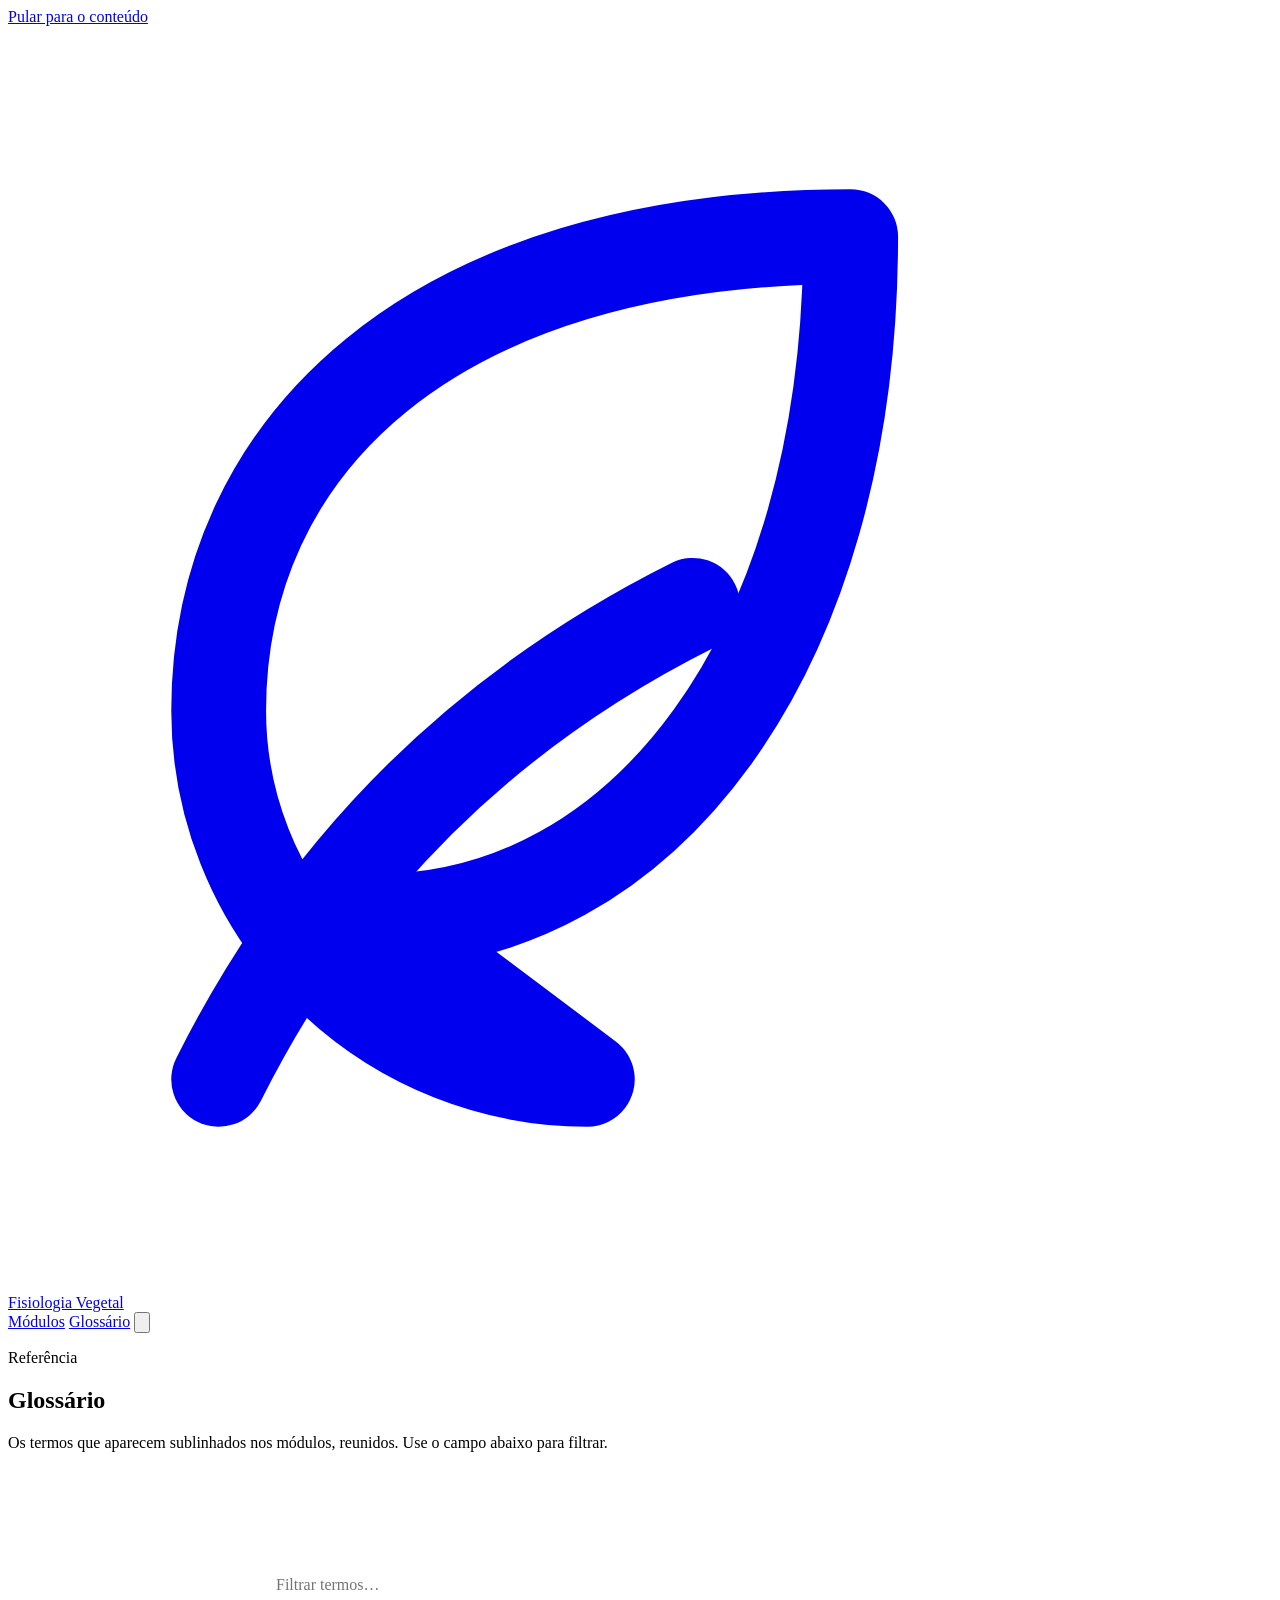
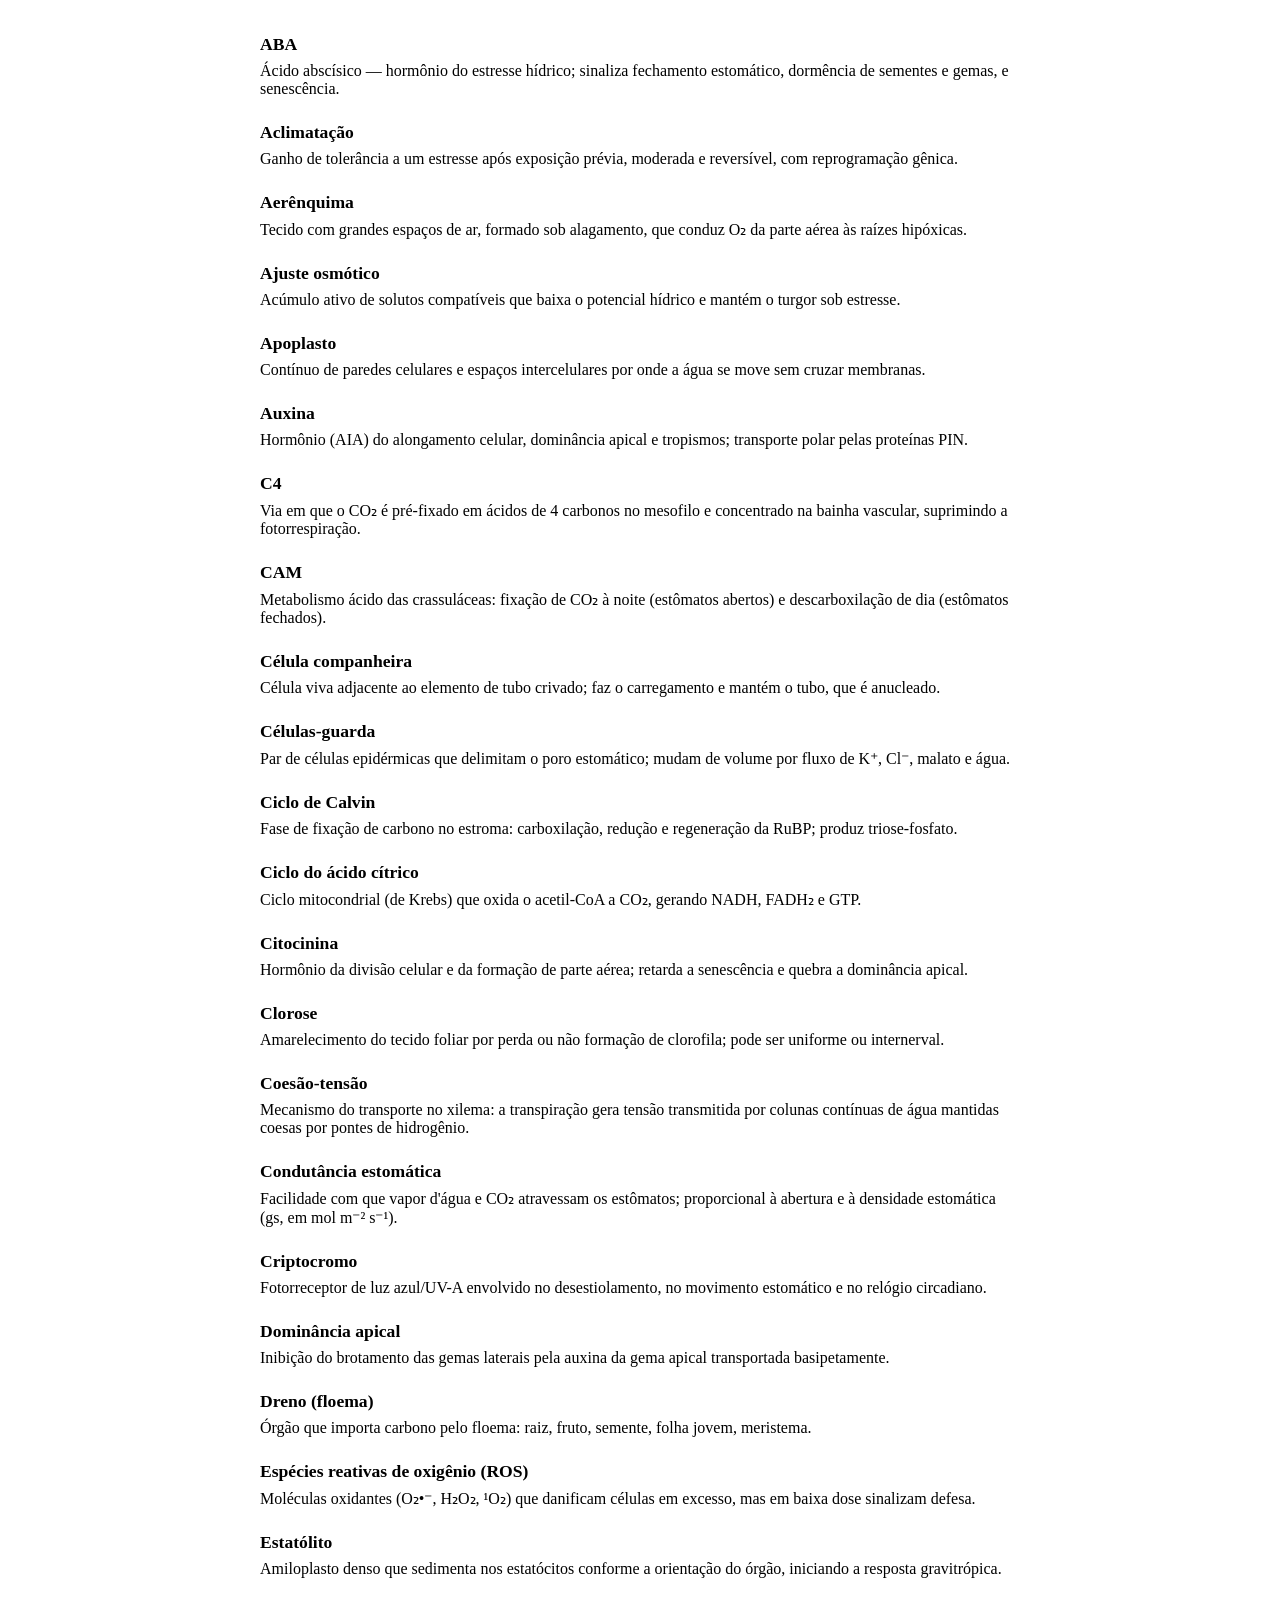
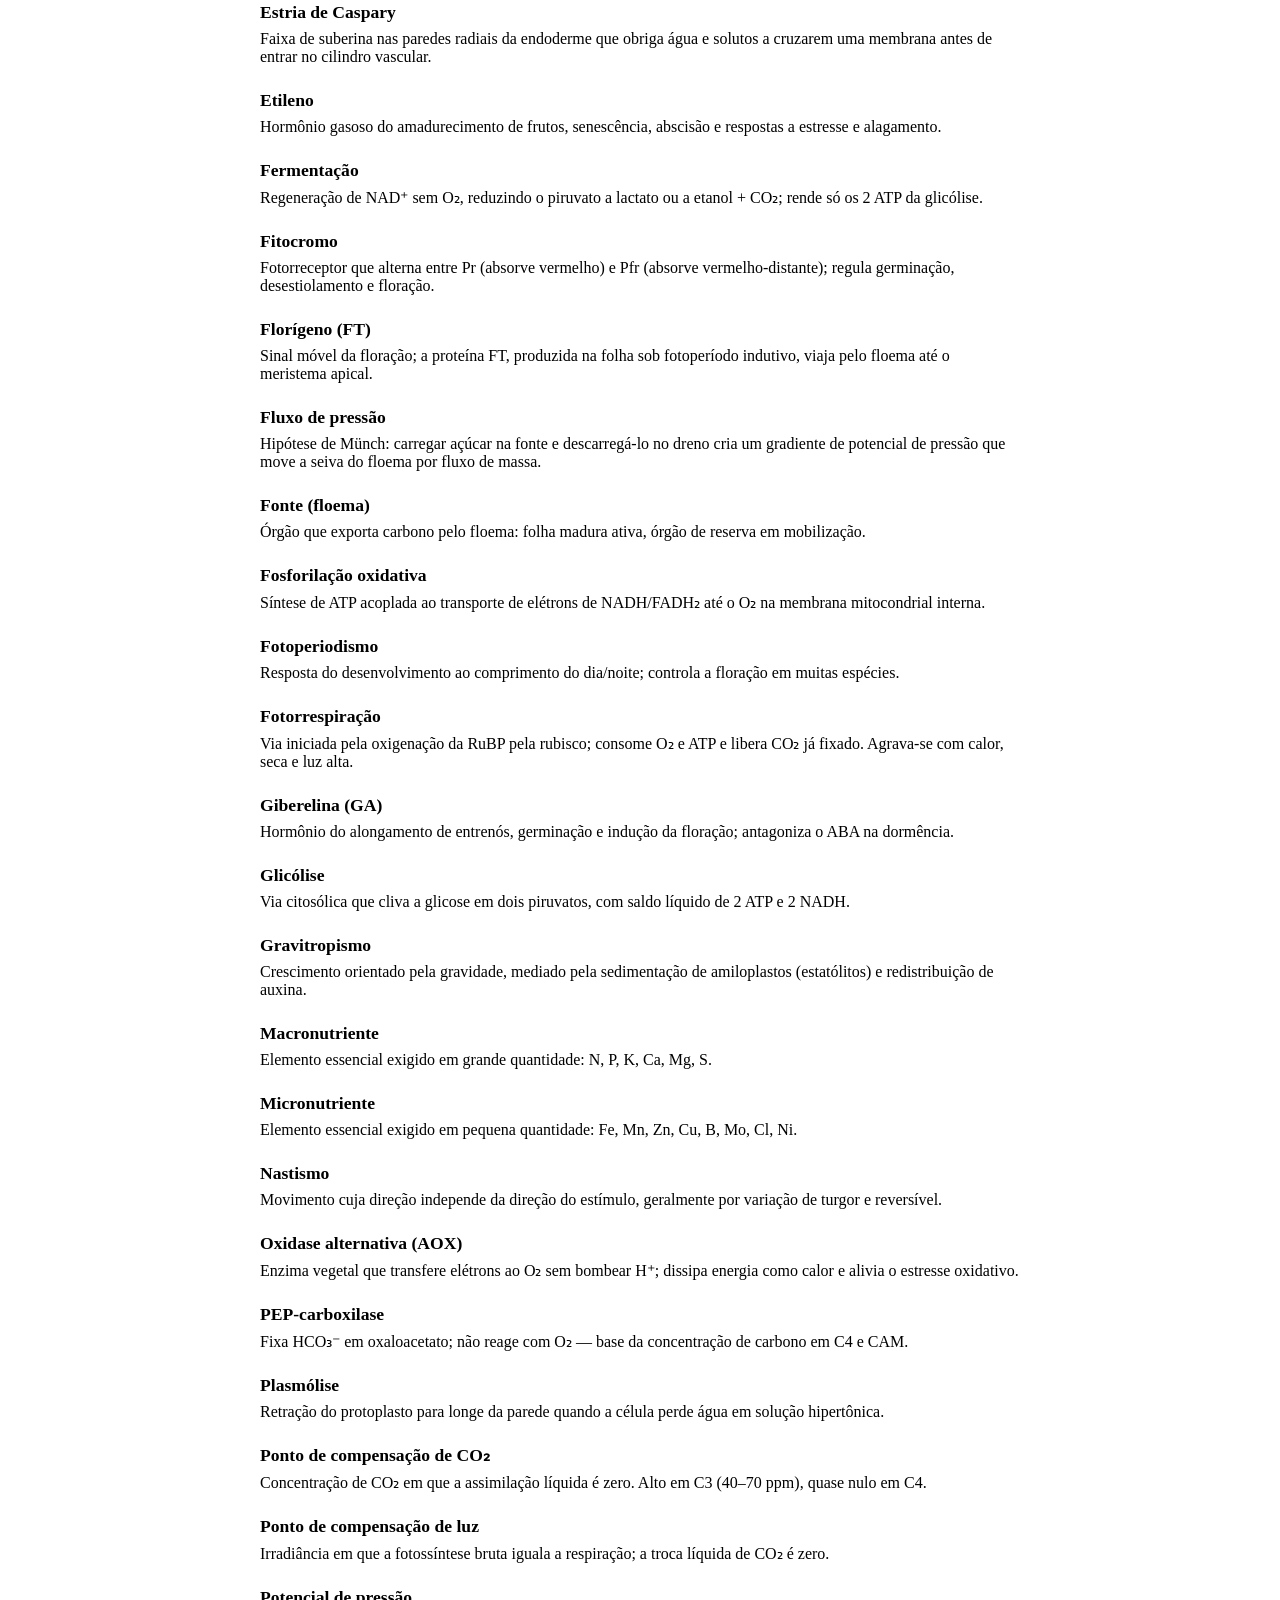
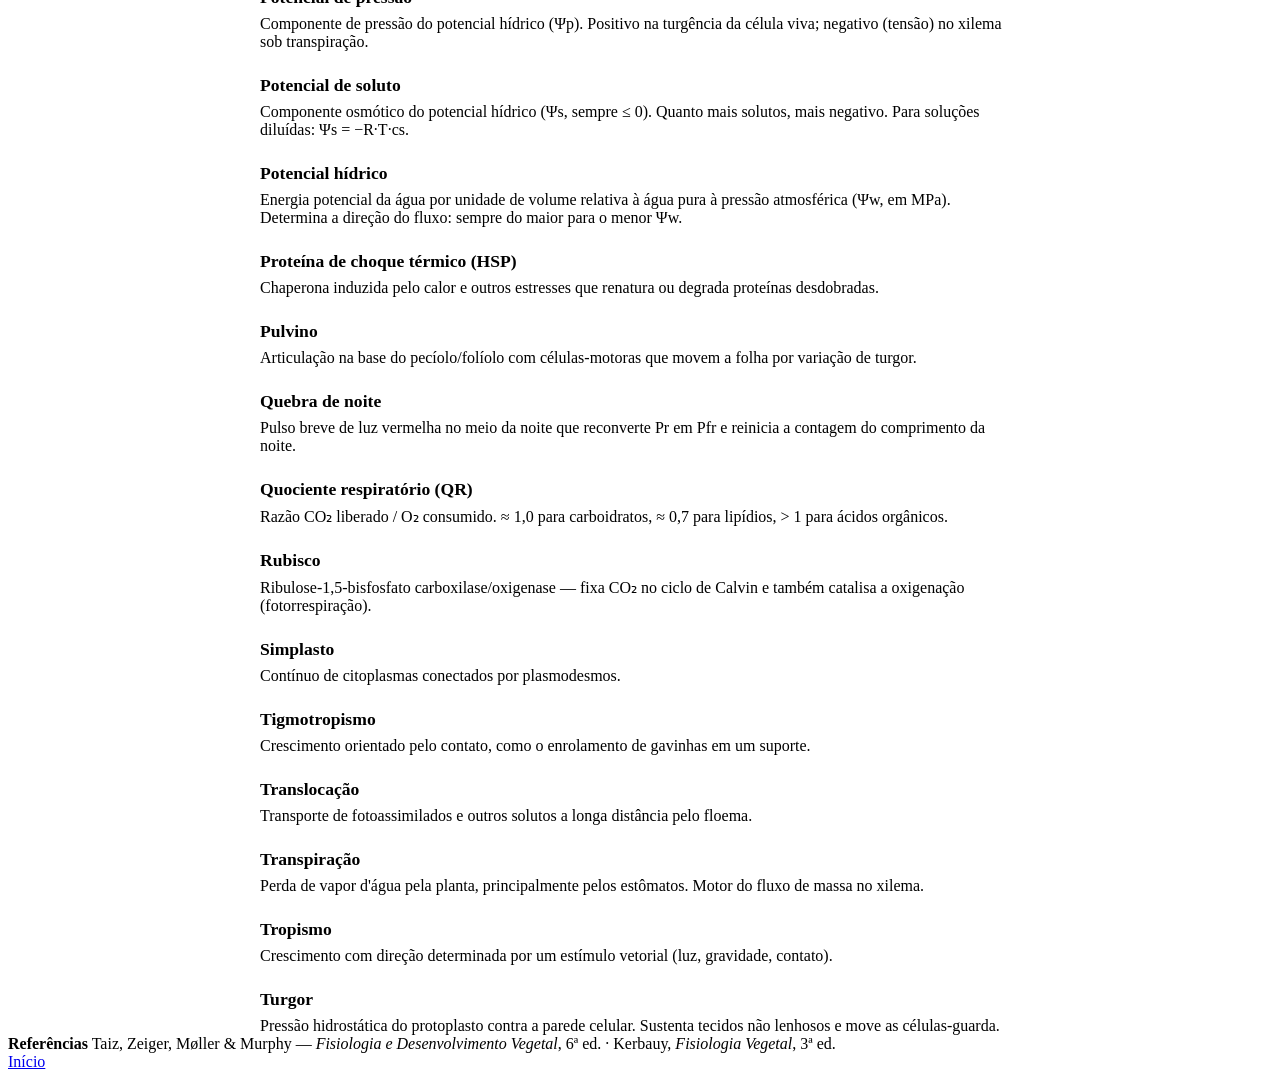
==== glossario.html @ e7c7c4e2 "Add files via upload" ====
<!DOCTYPE html>
<html lang="pt-BR">
<head>
<meta charset="UTF-8">
<meta name="viewport" content="width=device-width, initial-scale=1">
<title>Glossário | Fisiologia Vegetal</title>
<meta name="description" content="Definições dos termos centrais de fisiologia vegetal usados no site.">
<link rel="preconnect" href="https://fonts.googleapis.com">
<link rel="preconnect" href="https://fonts.gstatic.com" crossorigin>
<link href="https://fonts.googleapis.com/css2?family=Poppins:wght@500;600;700&family=Inter:wght@400;500;600&family=IBM+Plex+Mono:wght@400;500&display=swap" rel="stylesheet">
<link rel="stylesheet" href="css/style.css">
<style>
  .gloss { display: grid; gap: 4px; margin: 8px 0 0; }
  .gloss dt { font-family: var(--display); font-weight: 600; font-size: 1.1rem; margin-top: 20px; color: var(--ink); }
  .gloss dd { margin: 3px 0 0; color: var(--ink-soft); }
  .filter { width: 100%; max-width: 380px; font: inherit; padding: 12px 16px; border: 1.5px solid var(--line-firm); border-radius: var(--pill); background: var(--panel); color: var(--ink); margin: 24px 0 0; }
  .gloss-body { max-width: 760px; margin-inline: auto; padding: clamp(40px,7vw,72px) clamp(20px,5vw,44px) 0; }
</style>
</head>
<body>
<a class="skip-link" href="#conteudo">Pular para o conteúdo</a>

<header class="site-header">
  <div class="wrap">
    <a class="brand" href="index.html">
      <svg class="leaf" viewBox="0 0 24 24" fill="none" stroke="currentColor" stroke-width="1.8" stroke-linecap="round" stroke-linejoin="round"><path d="M11 20A7 7 0 0 1 4 13c0-5 4-9 12-9 0 8-4 13-9 13Z"/><path d="M4 20c2-4 5-7 9-9"/></svg>
      Fisiologia Vegetal
    </a>
    <nav class="site-nav" aria-label="Principal">
      <a href="index.html#modulos">Módulos</a>
      <a href="glossario.html">Glossário</a>
      <button class="theme-toggle" type="button" aria-label="Alternar tema claro/escuro">
        <svg viewBox="0 0 24 24" fill="none" stroke="currentColor" stroke-width="1.8" stroke-linecap="round"><circle cx="12" cy="12" r="4.5"/><path d="M12 2v2M12 20v2M4 12H2M22 12h-2M5 5 3.6 3.6M20.4 20.4 19 19M19 5l1.4-1.4M3.6 20.4 5 19"/></svg>
      </button>
    </nav>
  </div>
</header>

<main id="conteudo">
  <section class="module-hero">
    <div class="wrap">
      <p class="kicker">Referência</p>
      <h1>Glossário</h1>
      <p class="lead">Os termos que aparecem sublinhados nos módulos, reunidos. Use o campo abaixo para filtrar.</p>
    </div>
  </section>

  <div class="gloss-body">
    <input class="filter" id="filter" type="search" placeholder="Filtrar termos…" aria-label="Filtrar termos do glossário">
    <dl class="gloss" id="list"></dl>
  </div>
</main>

<footer class="site-footer">
  <div class="wrap">
    <div class="refs"><b>Referências</b> Taiz, Zeiger, Møller &amp; Murphy — <em>Fisiologia e Desenvolvimento Vegetal</em>, 6ª ed. · Kerbauy, <em>Fisiologia Vegetal</em>, 3ª ed.</div>
    <div><a href="index.html">Início</a></div>
  </div>
</footer>

<script src="js/main.js"></script>
<script>
(function () {
  // Reaproveita o dicionário embutido em main.js recriando a mesma fonte de dados.
  var GLOSS = {
    "Potencial hídrico": "Energia potencial da água por unidade de volume relativa à água pura à pressão atmosférica (Ψw, em MPa). Determina a direção do fluxo: sempre do maior para o menor Ψw.",
    "Potencial de soluto": "Componente osmótico do potencial hídrico (Ψs, sempre ≤ 0). Quanto mais solutos, mais negativo. Para soluções diluídas: Ψs = −R·T·cs.",
    "Potencial de pressão": "Componente de pressão do potencial hídrico (Ψp). Positivo na turgência da célula viva; negativo (tensão) no xilema sob transpiração.",
    "Turgor": "Pressão hidrostática do protoplasto contra a parede celular. Sustenta tecidos não lenhosos e move as células-guarda.",
    "Plasmólise": "Retração do protoplasto para longe da parede quando a célula perde água em solução hipertônica.",
    "Apoplasto": "Contínuo de paredes celulares e espaços intercelulares por onde a água se move sem cruzar membranas.",
    "Simplasto": "Contínuo de citoplasmas conectados por plasmodesmos.",
    "Estria de Caspary": "Faixa de suberina nas paredes radiais da endoderme que obriga água e solutos a cruzarem uma membrana antes de entrar no cilindro vascular.",
    "Coesão-tensão": "Mecanismo do transporte no xilema: a transpiração gera tensão transmitida por colunas contínuas de água mantidas coesas por pontes de hidrogênio.",
    "Transpiração": "Perda de vapor d'água pela planta, principalmente pelos estômatos. Motor do fluxo de massa no xilema.",
    "Condutância estomática": "Facilidade com que vapor d'água e CO₂ atravessam os estômatos; proporcional à abertura e à densidade estomática (gs, em mol m⁻² s⁻¹).",
    "Células-guarda": "Par de células epidérmicas que delimitam o poro estomático; mudam de volume por fluxo de K⁺, Cl⁻, malato e água.",
    "ABA": "Ácido abscísico — hormônio do estresse hídrico; sinaliza fechamento estomático, dormência de sementes e gemas, e senescência.",
    "Ponto de compensação de luz": "Irradiância em que a fotossíntese bruta iguala a respiração; a troca líquida de CO₂ é zero.",
    "Ponto de compensação de CO₂": "Concentração de CO₂ em que a assimilação líquida é zero. Alto em C3 (40–70 ppm), quase nulo em C4.",
    "Fotorrespiração": "Via iniciada pela oxigenação da RuBP pela rubisco; consome O₂ e ATP e libera CO₂ já fixado. Agrava-se com calor, seca e luz alta.",
    "Rubisco": "Ribulose-1,5-bisfosfato carboxilase/oxigenase — fixa CO₂ no ciclo de Calvin e também catalisa a oxigenação (fotorrespiração).",
    "Ciclo de Calvin": "Fase de fixação de carbono no estroma: carboxilação, redução e regeneração da RuBP; produz triose-fosfato.",
    "C4": "Via em que o CO₂ é pré-fixado em ácidos de 4 carbonos no mesofilo e concentrado na bainha vascular, suprimindo a fotorrespiração.",
    "CAM": "Metabolismo ácido das crassuláceas: fixação de CO₂ à noite (estômatos abertos) e descarboxilação de dia (estômatos fechados).",
    "PEP-carboxilase": "Fixa HCO₃⁻ em oxaloacetato; não reage com O₂ — base da concentração de carbono em C4 e CAM.",
    "Fitocromo": "Fotorreceptor que alterna entre Pr (absorve vermelho) e Pfr (absorve vermelho-distante); regula germinação, desestiolamento e floração.",
    "Fotoperiodismo": "Resposta do desenvolvimento ao comprimento do dia/noite; controla a floração em muitas espécies.",
    "Auxina": "Hormônio (AIA) do alongamento celular, dominância apical e tropismos; transporte polar pelas proteínas PIN.",
    "Gravitropismo": "Crescimento orientado pela gravidade, mediado pela sedimentação de amiloplastos (estatólitos) e redistribuição de auxina.",
    "Macronutriente": "Elemento essencial exigido em grande quantidade: N, P, K, Ca, Mg, S.",
    "Micronutriente": "Elemento essencial exigido em pequena quantidade: Fe, Mn, Zn, Cu, B, Mo, Cl, Ni.",
    "Clorose": "Amarelecimento do tecido foliar por perda ou não formação de clorofila; pode ser uniforme ou internerval.",
    "Fonte (floema)": "Órgão que exporta carbono pelo floema: folha madura ativa, órgão de reserva em mobilização.",
    "Dreno (floema)": "Órgão que importa carbono pelo floema: raiz, fruto, semente, folha jovem, meristema.",
    "Fluxo de pressão": "Hipótese de Münch: carregar açúcar na fonte e descarregá-lo no dreno cria um gradiente de potencial de pressão que move a seiva do floema por fluxo de massa.",
    "Célula companheira": "Célula viva adjacente ao elemento de tubo crivado; faz o carregamento e mantém o tubo, que é anucleado.",
    "Translocação": "Transporte de fotoassimilados e outros solutos a longa distância pelo floema.",
    "Glicólise": "Via citosólica que cliva a glicose em dois piruvatos, com saldo líquido de 2 ATP e 2 NADH.",
    "Ciclo do ácido cítrico": "Ciclo mitocondrial (de Krebs) que oxida o acetil-CoA a CO₂, gerando NADH, FADH₂ e GTP.",
    "Fosforilação oxidativa": "Síntese de ATP acoplada ao transporte de elétrons de NADH/FADH₂ até o O₂ na membrana mitocondrial interna.",
    "Fermentação": "Regeneração de NAD⁺ sem O₂, reduzindo o piruvato a lactato ou a etanol + CO₂; rende só os 2 ATP da glicólise.",
    "Quociente respiratório (QR)": "Razão CO₂ liberado / O₂ consumido. ≈ 1,0 para carboidratos, ≈ 0,7 para lipídios, > 1 para ácidos orgânicos.",
    "Oxidase alternativa (AOX)": "Enzima vegetal que transfere elétrons ao O₂ sem bombear H⁺; dissipa energia como calor e alivia o estresse oxidativo.",
    "Giberelina (GA)": "Hormônio do alongamento de entrenós, germinação e indução da floração; antagoniza o ABA na dormência.",
    "Citocinina": "Hormônio da divisão celular e da formação de parte aérea; retarda a senescência e quebra a dominância apical.",
    "Etileno": "Hormônio gasoso do amadurecimento de frutos, senescência, abscisão e respostas a estresse e alagamento.",
    "Dominância apical": "Inibição do brotamento das gemas laterais pela auxina da gema apical transportada basipetamente.",
    "Criptocromo": "Fotorreceptor de luz azul/UV-A envolvido no desestiolamento, no movimento estomático e no relógio circadiano.",
    "Florígeno (FT)": "Sinal móvel da floração; a proteína FT, produzida na folha sob fotoperíodo indutivo, viaja pelo floema até o meristema apical.",
    "Quebra de noite": "Pulso breve de luz vermelha no meio da noite que reconverte Pr em Pfr e reinicia a contagem do comprimento da noite.",
    "Tropismo": "Crescimento com direção determinada por um estímulo vetorial (luz, gravidade, contato).",
    "Nastismo": "Movimento cuja direção independe da direção do estímulo, geralmente por variação de turgor e reversível.",
    "Estatólito": "Amiloplasto denso que sedimenta nos estatócitos conforme a orientação do órgão, iniciando a resposta gravitrópica.",
    "Pulvino": "Articulação na base do pecíolo/folíolo com células-motoras que movem a folha por variação de turgor.",
    "Tigmotropismo": "Crescimento orientado pelo contato, como o enrolamento de gavinhas em um suporte.",
    "Aclimatação": "Ganho de tolerância a um estresse após exposição prévia, moderada e reversível, com reprogramação gênica.",
    "Ajuste osmótico": "Acúmulo ativo de solutos compatíveis que baixa o potencial hídrico e mantém o turgor sob estresse.",
    "Espécies reativas de oxigênio (ROS)": "Moléculas oxidantes (O₂•⁻, H₂O₂, ¹O₂) que danificam células em excesso, mas em baixa dose sinalizam defesa.",
    "Proteína de choque térmico (HSP)": "Chaperona induzida pelo calor e outros estresses que renatura ou degrada proteínas desdobradas.",
    "Aerênquima": "Tecido com grandes espaços de ar, formado sob alagamento, que conduz O₂ da parte aérea às raízes hipóxicas."
  };
  var list = document.getElementById("list");
  var keys = Object.keys(GLOSS).sort(function (a, b) { return a.localeCompare(b, "pt-BR"); });
  function paint(q) {
    list.innerHTML = "";
    keys.forEach(function (k) {
      if (q && (k + " " + GLOSS[k]).toLowerCase().indexOf(q.toLowerCase()) < 0) return;
      var dt = document.createElement("dt"); dt.textContent = k;
      var dd = document.createElement("dd"); dd.textContent = GLOSS[k];
      list.appendChild(dt); list.appendChild(dd);
    });
  }
  paint("");
  document.getElementById("filter").addEventListener("input", function (e) { paint(e.target.value.trim()); });
})();
</script>
</body>
</html>
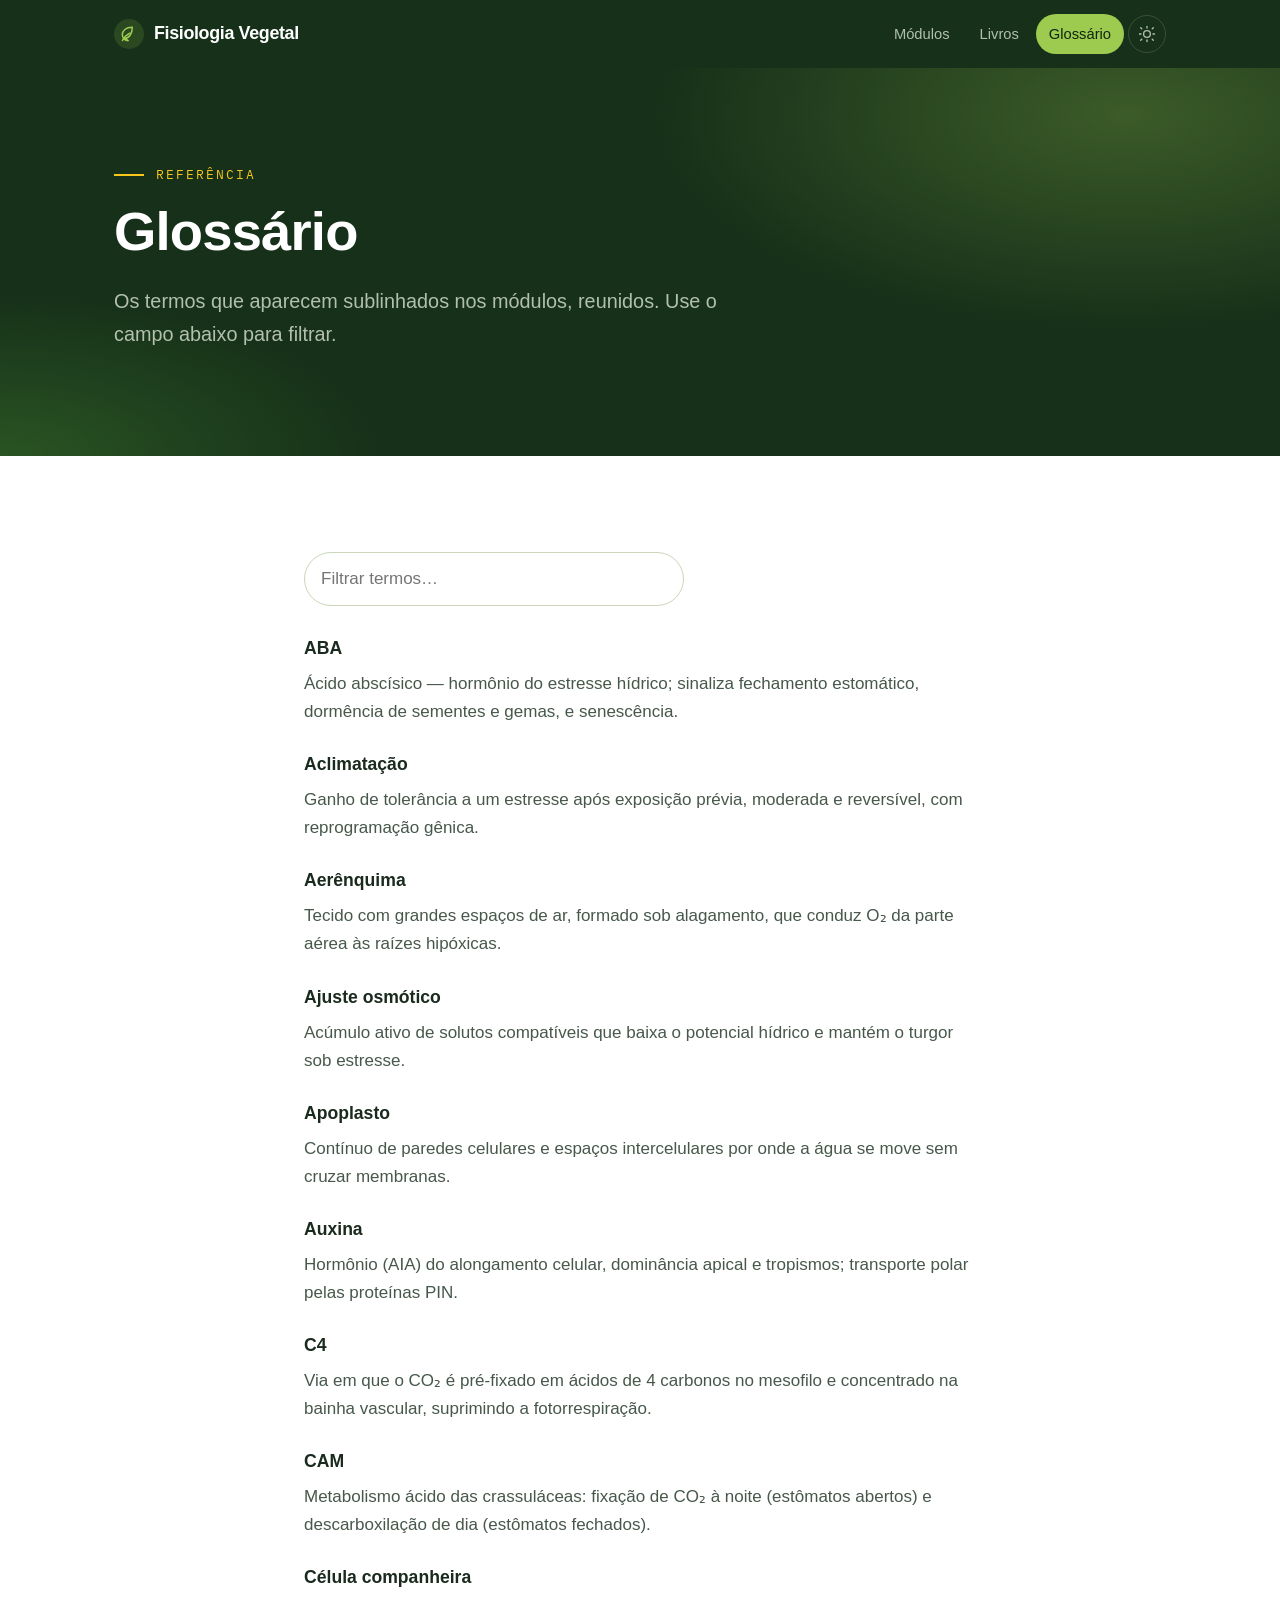
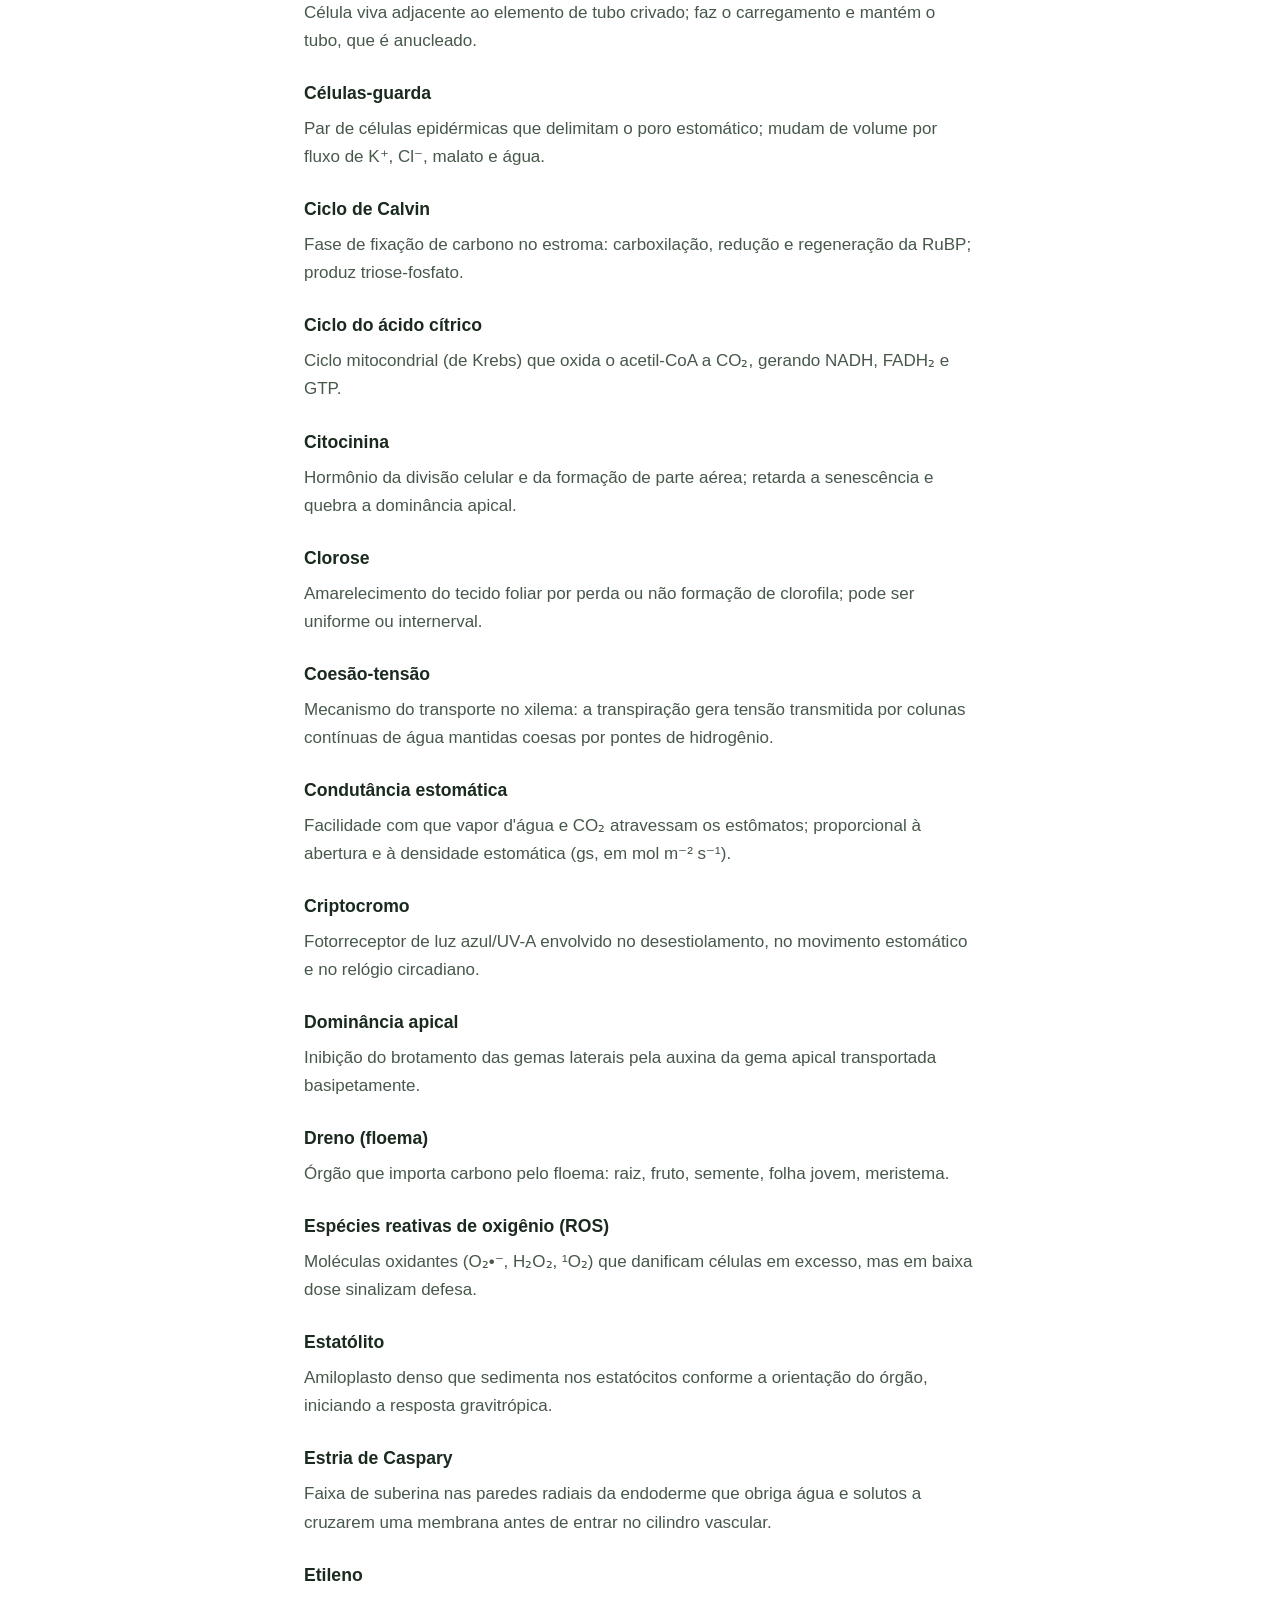
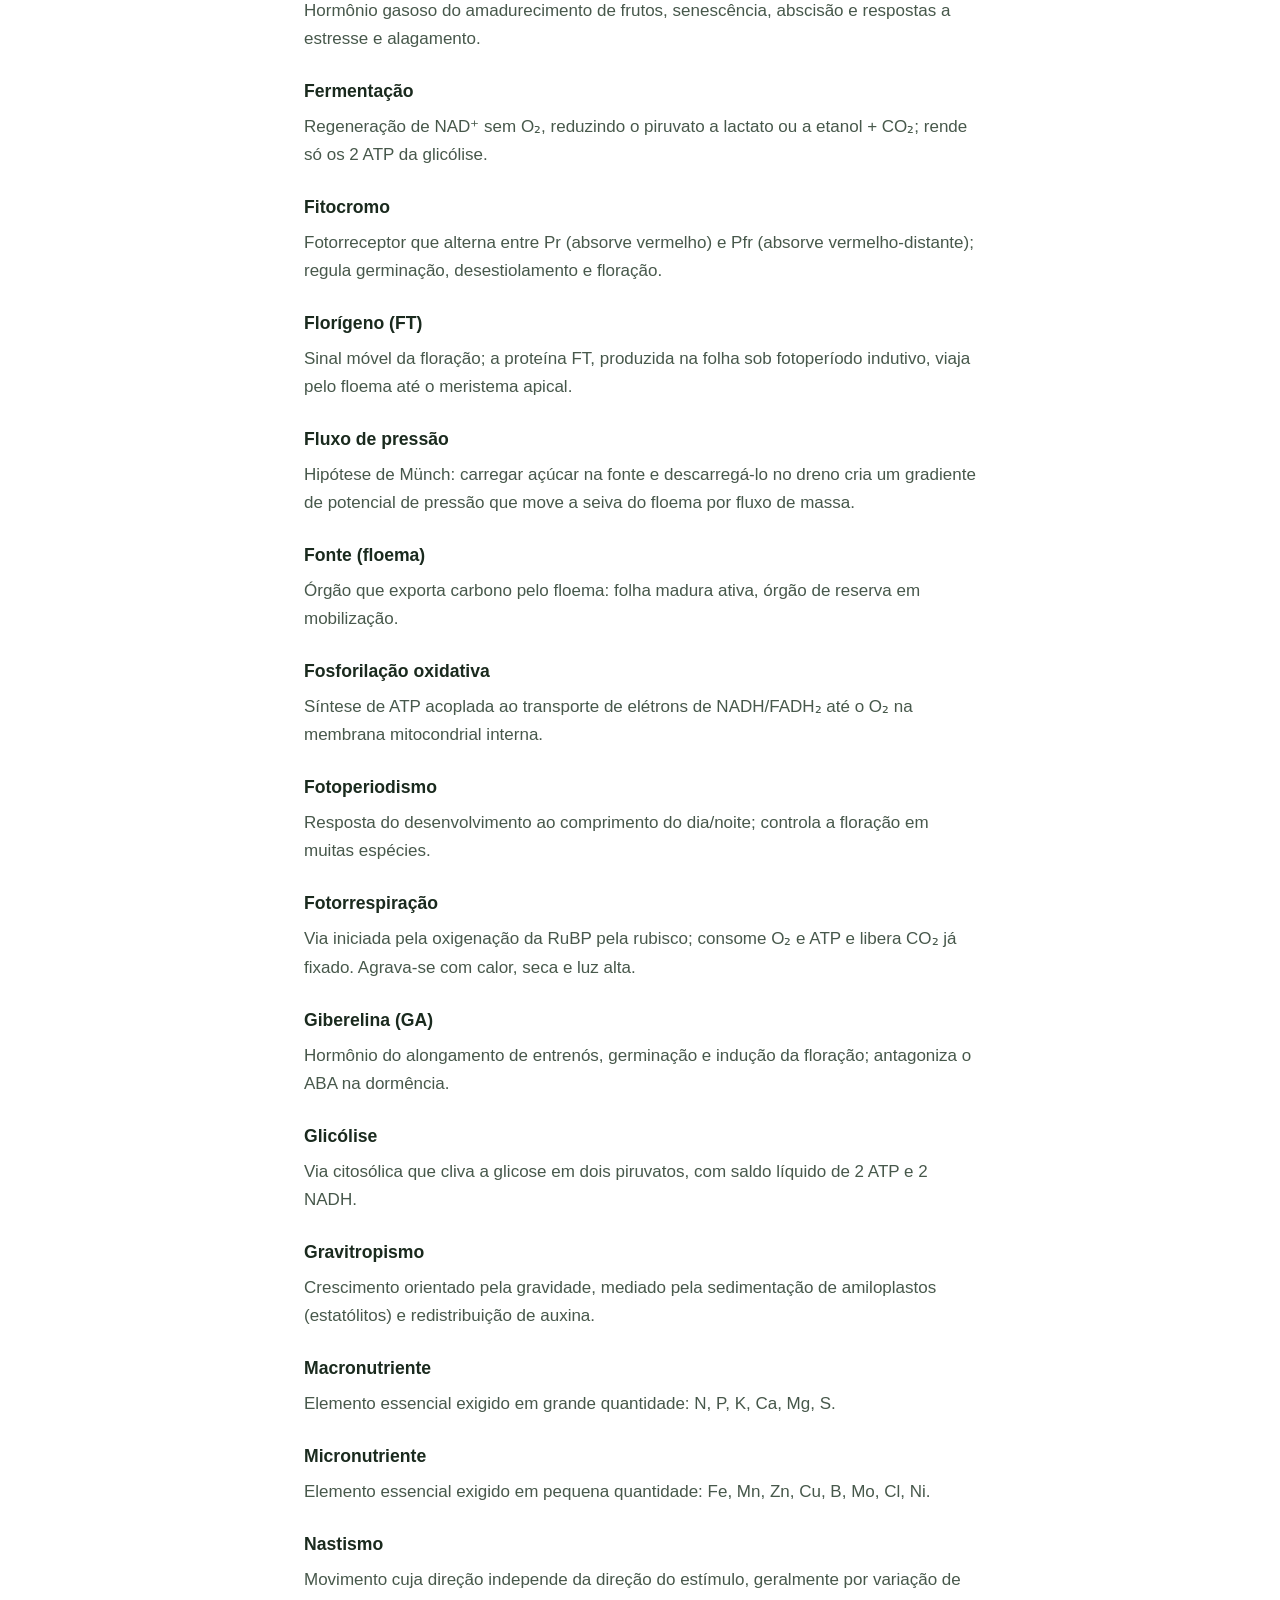
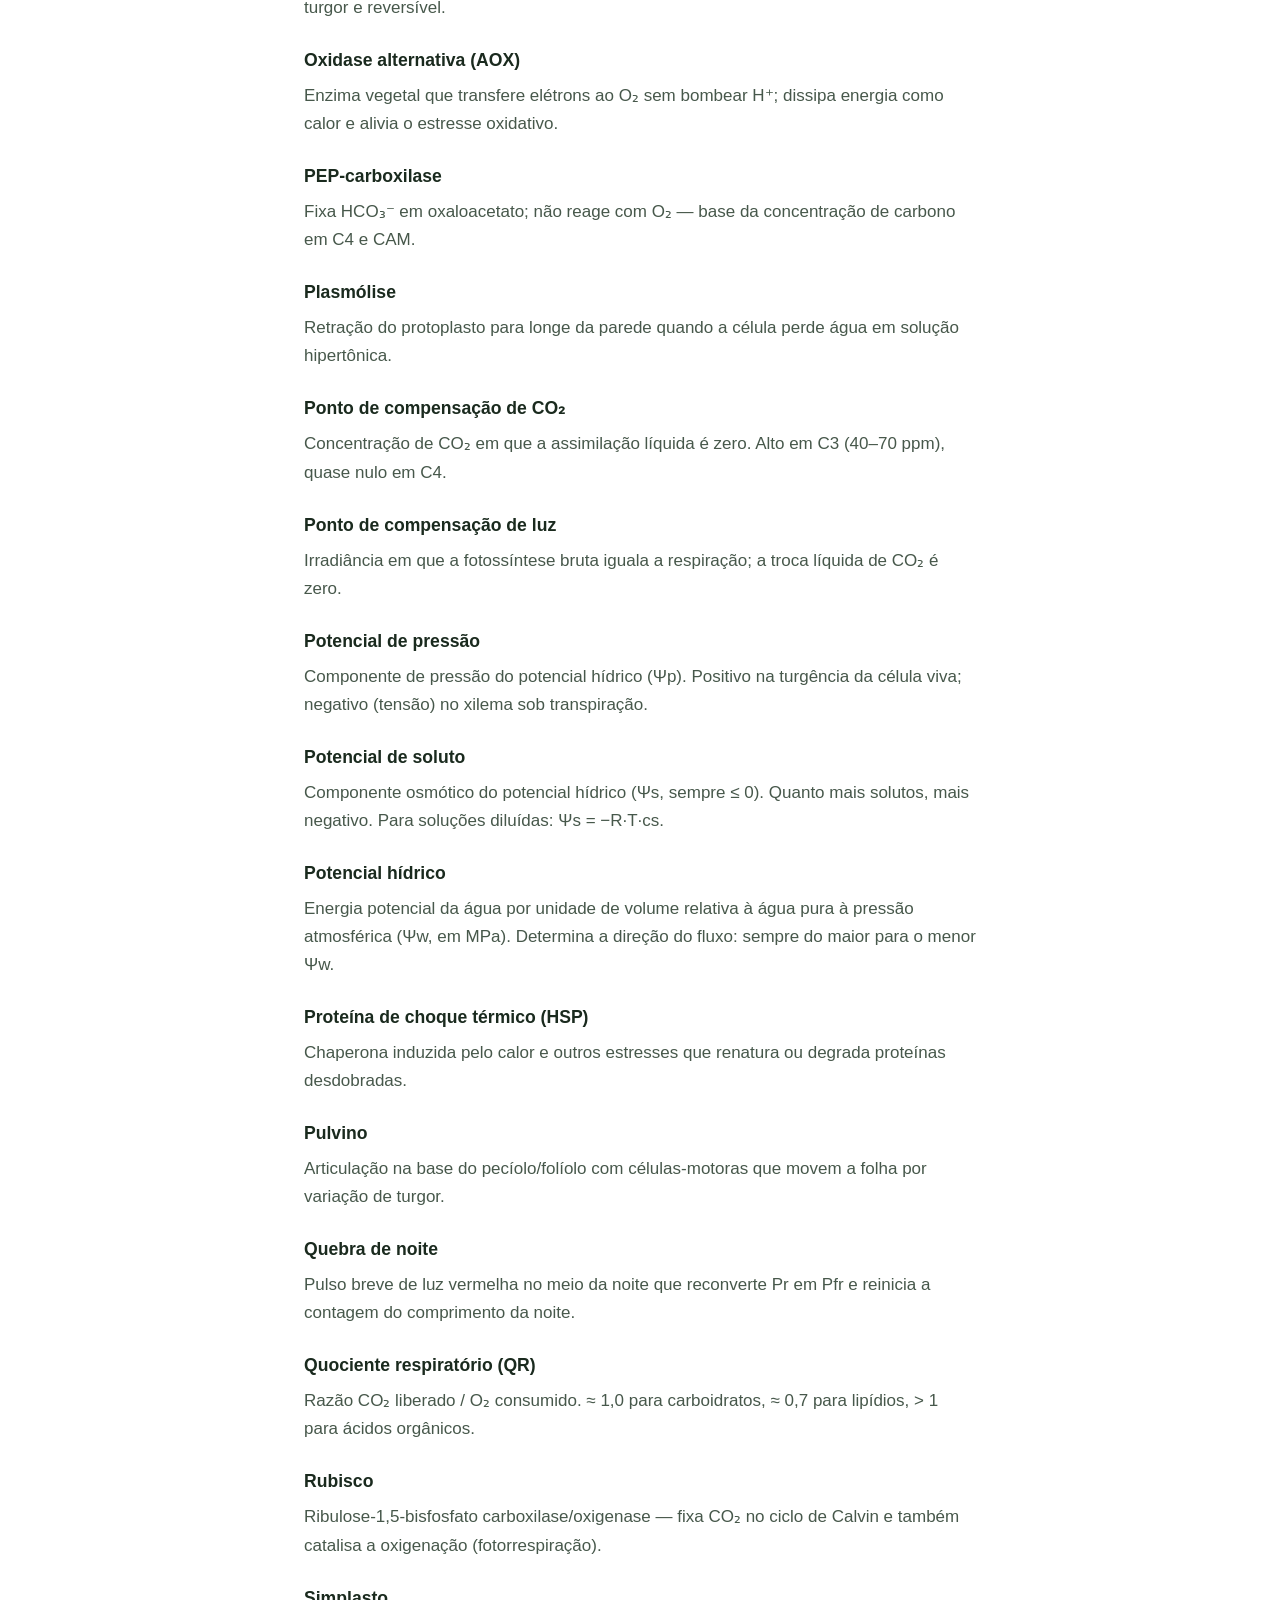
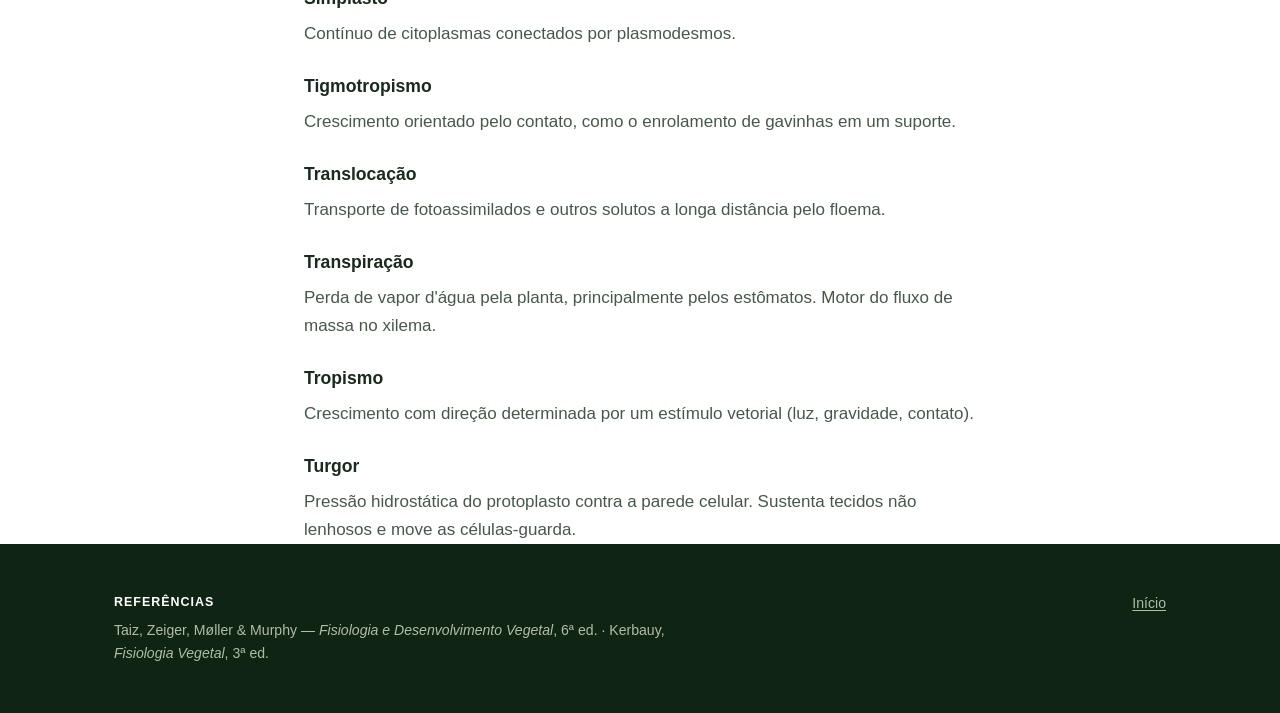
==== commit e6b60476: "Add files via upload" ====
--- a/glossario.html
+++ b/glossario.html
@@ -28,6 +28,7 @@
     </a>
     <nav class="site-nav" aria-label="Principal">
       <a href="index.html#modulos">Módulos</a>
+      <a href="livros.html">Livros</a>
       <a href="glossario.html">Glossário</a>
       <button class="theme-toggle" type="button" aria-label="Alternar tema claro/escuro">
         <svg viewBox="0 0 24 24" fill="none" stroke="currentColor" stroke-width="1.8" stroke-linecap="round"><circle cx="12" cy="12" r="4.5"/><path d="M12 2v2M12 20v2M4 12H2M22 12h-2M5 5 3.6 3.6M20.4 20.4 19 19M19 5l1.4-1.4M3.6 20.4 5 19"/></svg>
@@ -58,6 +59,7 @@
   </div>
 </footer>
 
+<script src="js/livros-data.js"></script>
 <script src="js/main.js"></script>
 <script>
 (function () {
--- a/css/style.css
+++ b/css/style.css
@@ -0,0 +1,426 @@
+/* =========================================================================
+   Fisiologia Vegetal — sistema de design
+   Direção visual: paisagismo moderno — faixas verde-floresta / verde-limão /
+   creme, cartões arredondados, botões-pílula amarelos, tipografia amigável.
+   ========================================================================= */
+
+/* ---------- Tokens ---------- */
+:root {
+  /* superfícies de leitura */
+  --bg:        #FFFFFF;
+  --bg-alt:    #F3F7EC;
+  --panel:     #FFFFFF;
+  --panel-2:   #F1F5E8;
+
+  /* tinta sobre claro */
+  --ink:       #1A2A1E;
+  --ink-soft:  #47584B;
+  --ink-faint: #7C8B7E;
+  --line:      #E1E8D6;
+  --line-firm: #CBD6BB;
+
+  /* marca */
+  --green-deep:   #163019;   /* faixas escuras, cabeçalho, rodapé */
+  --green-deeper: #0F2412;
+  --green:        #3C7C2C;
+  --green-bright: #58A63A;
+  --lime:         #9CCB4F;   /* faixa verde-limão */
+  --lime-deep:    #7FB23A;
+  --lime-soft:    #E7F1D3;
+  --yellow:       #F5C61B;   /* CTA */
+  --yellow-deep:  #E2B200;
+  --on-yellow:    #2A2400;
+
+  /* tinta sobre escuro */
+  --on-dark:      #EAF1E1;
+  --on-dark-soft: rgba(234, 241, 225, .74);
+  --on-dark-line: rgba(234, 241, 225, .16);
+
+  /* cores dos sistemas fisiológicos (âncoras de cor por módulo) */
+  --c-agua:    #2E86C1;
+  --c-verde:   #3C9A3C;
+  --c-ambar:   #C88A2E;
+  --c-violeta: #8360C4;
+  --c-terra:   #9A6B3F;
+  --c-rosa:    #C85C86;
+
+  --accent:     var(--green-bright);
+  --accent-ink: var(--green);
+
+  /* tipografia */
+  --display: "Poppins", "Inter", -apple-system, BlinkMacSystemFont, "Segoe UI", Roboto, sans-serif;
+  --sans:    "Inter", -apple-system, BlinkMacSystemFont, "Segoe UI", Roboto, Helvetica, Arial, sans-serif;
+  --mono:    "IBM Plex Mono", ui-monospace, SFMono-Regular, Menlo, Consolas, monospace;
+
+  /* métrica */
+  --wrap: 1140px;
+  --radius:    14px;
+  --radius-lg: 26px;
+  --radius-xl: 34px;
+  --pill: 999px;
+  --shadow:    0 2px 10px -4px rgba(22, 48, 25, .16), 0 12px 32px -18px rgba(22, 48, 25, .22);
+  --shadow-lg: 0 6px 20px -8px rgba(22, 48, 25, .22), 0 40px 80px -32px rgba(22, 48, 25, .32);
+}
+
+@media (prefers-color-scheme: dark) {
+  :root:not([data-theme="light"]) {
+    --bg:        #0F150E;
+    --bg-alt:    #151D13;
+    --panel:     #172013;
+    --panel-2:   #1D2718;
+    --ink:       #E7EFE1;
+    --ink-soft:  #AAB8A6;
+    --ink-faint: #7C8A7B;
+    --line:      #2A3626;
+    --line-firm: #3A4834;
+    --green-deep:   #0C1E10;
+    --green-deeper: #081409;
+    --lime-soft:    #26331A;
+    --c-agua:    #5FB0E0; --c-verde: #63C063; --c-ambar: #E0AB5E;
+    --c-violeta: #B197E0; --c-terra: #C99A72; --c-rosa: #E38BAB;
+    --shadow:    0 2px 10px -4px rgba(0,0,0,.5), 0 14px 40px -18px rgba(0,0,0,.65);
+    --shadow-lg: 0 8px 26px -10px rgba(0,0,0,.6), 0 48px 90px -34px rgba(0,0,0,.8);
+  }
+}
+:root[data-theme="dark"] {
+  --bg:#0F150E; --bg-alt:#151D13; --panel:#172013; --panel-2:#1D2718;
+  --ink:#E7EFE1; --ink-soft:#AAB8A6; --ink-faint:#7C8A7B; --line:#2A3626; --line-firm:#3A4834;
+  --green-deep:#0C1E10; --green-deeper:#081409; --lime-soft:#26331A;
+  --c-agua:#5FB0E0; --c-verde:#63C063; --c-ambar:#E0AB5E; --c-violeta:#B197E0; --c-terra:#C99A72; --c-rosa:#E38BAB;
+  --shadow:0 2px 10px -4px rgba(0,0,0,.5), 0 14px 40px -18px rgba(0,0,0,.65);
+  --shadow-lg:0 8px 26px -10px rgba(0,0,0,.6), 0 48px 90px -34px rgba(0,0,0,.8);
+}
+
+/* ---------- Base ---------- */
+*, *::before, *::after { box-sizing: border-box; }
+html { scroll-behavior: smooth; -webkit-text-size-adjust: 100%; }
+body {
+  margin: 0;
+  font-family: var(--sans);
+  font-size: 17px;
+  line-height: 1.65;
+  color: var(--ink);
+  background: var(--bg);
+  -webkit-font-smoothing: antialiased;
+}
+img { max-width: 100%; display: block; }
+[hidden] { display: none !important; }
+
+h1, h2, h3, h4 { font-family: var(--display); line-height: 1.14; color: var(--ink); font-weight: 700; letter-spacing: -0.015em; }
+h1 { font-size: clamp(2.1rem, 5vw, 3.4rem); margin: 0 0 .4em; }
+h2 { font-size: clamp(1.6rem, 3.4vw, 2.3rem); margin: 2.2em 0 .6em; }
+h3 { font-size: 1.3rem; margin: 1.8em 0 .5em; font-weight: 600; }
+p { margin: 0 0 1.1em; }
+a { color: var(--green); text-decoration-thickness: 1px; text-underline-offset: 2px; }
+a:hover { color: var(--green-bright); }
+strong { font-weight: 650; }
+sub, sup { line-height: 0; }
+
+code, .mono { font-family: var(--mono); font-size: .92em; }
+.eq {
+  font-family: var(--mono);
+  background: var(--panel-2);
+  border: 1px solid var(--line);
+  border-left: 3px solid var(--lime-deep);
+  border-radius: var(--radius);
+  padding: .9em 1.1em;
+  display: block;
+  overflow-x: auto;
+  margin: 1.2em 0;
+  font-size: .95rem;
+}
+
+/* ---------- Layout ---------- */
+.wrap { max-width: var(--wrap); margin-inline: auto; padding-inline: clamp(20px, 5vw, 44px); }
+.prose { max-width: 760px; }
+main { background: var(--bg); }
+section { scroll-margin-top: 90px; }
+
+/* espaçamento do corpo de leitura das páginas de módulo (sem faixas) */
+.module-hero + .wrap.prose,
+.module-hero + .band { margin-top: 0; }
+main > .wrap.prose { padding-top: clamp(44px, 7vw, 76px); padding-bottom: clamp(48px, 8vw, 80px); }
+
+/* faixas de fundo alternadas (estilo paisagismo) */
+.band { padding: clamp(56px, 9vw, 104px) 0; }
+.band--cream { background: var(--bg-alt); }
+.band--dark  { background: var(--green-deep); color: var(--on-dark); }
+.band--lime  { background: var(--lime); color: var(--green-deeper); }
+.band--dark h1, .band--dark h2, .band--dark h3 { color: #fff; }
+.band--lime h1, .band--lime h2, .band--lime h3 { color: var(--green-deeper); }
+.band--dark a { color: var(--yellow); }
+
+/* ---------- Botão ---------- */
+.btn {
+  display: inline-flex; align-items: center; gap: 10px;
+  font-family: var(--display); font-weight: 600; font-size: 1rem;
+  padding: 15px 30px; border-radius: var(--pill);
+  background: var(--yellow); color: var(--on-yellow);
+  border: 0; cursor: pointer; text-decoration: none;
+  box-shadow: 0 10px 24px -12px rgba(226, 178, 0, .8);
+  transition: transform .15s ease, box-shadow .15s ease, background .15s ease;
+}
+.btn:hover { background: var(--yellow-deep); color: var(--on-yellow); transform: translateY(-2px); box-shadow: 0 16px 30px -14px rgba(226, 178, 0, .9); }
+.btn--ghost {
+  background: transparent; color: inherit; box-shadow: none;
+  border: 1.5px solid currentColor;
+}
+.btn--ghost:hover { background: rgba(255,255,255,.08); color: inherit; transform: translateY(-2px); }
+.btn .ar { font-size: 1.1em; line-height: 0; }
+
+/* ---------- Cabeçalho / navegação ---------- */
+.site-header {
+  position: sticky; top: 0; z-index: 50;
+  background: var(--green-deep);
+  color: var(--on-dark);
+}
+.site-header .wrap { display: flex; align-items: center; gap: 22px; height: 68px; }
+.brand {
+  font-family: var(--display); font-weight: 700; font-size: 1.12rem;
+  color: #fff; text-decoration: none; white-space: nowrap;
+  display: flex; align-items: center; gap: 10px; letter-spacing: -0.02em;
+}
+.brand .leaf { width: 30px; height: 30px; flex: none; color: var(--lime); padding: 5px; background: rgba(156,203,79,.16); border-radius: 50%; }
+.site-nav { margin-left: auto; display: flex; gap: 4px; align-items: center; flex-wrap: wrap; }
+.site-nav a {
+  color: var(--on-dark-soft); text-decoration: none; font-size: .92rem; font-weight: 500;
+  padding: 8px 13px; border-radius: var(--pill);
+}
+.site-nav a:hover { background: var(--on-dark-line); color: #fff; }
+.site-nav a[aria-current="page"] { color: var(--green-deeper); background: var(--lime); }
+
+.theme-toggle {
+  border: 1px solid var(--on-dark-line); background: transparent; color: var(--on-dark-soft);
+  width: 38px; height: 38px; border-radius: 50%; cursor: pointer;
+  display: grid; place-items: center; flex: none;
+}
+.theme-toggle:hover { color: #fff; border-color: var(--lime); }
+.theme-toggle svg { width: 18px; height: 18px; }
+
+/* ---------- Hero de módulo / página ---------- */
+.module-hero {
+  background:
+    radial-gradient(60% 90% at 88% 12%, rgba(156,203,79,.28), transparent 62%),
+    radial-gradient(50% 70% at 0% 100%, rgba(88,166,58,.30), transparent 60%),
+    var(--green-deep);
+  color: var(--on-dark);
+  padding: clamp(52px, 9vw, 96px) 0 clamp(48px, 8vw, 84px);
+  overflow: hidden;
+}
+.module-hero h1 { color: #fff; }
+.module-hero .kicker {
+  font-family: var(--mono); font-size: .8rem; letter-spacing: .16em; text-transform: uppercase;
+  color: var(--yellow); margin: 0 0 16px;
+  display: flex; align-items: center; gap: 12px;
+}
+.module-hero .kicker::before { content: ""; width: 30px; height: 2px; background: var(--yellow); display: inline-block; }
+.module-hero .lead { font-size: 1.24rem; color: var(--on-dark-soft); max-width: 640px; }
+.module-hero .hero-cta { margin-top: 28px; display: flex; gap: 14px; flex-wrap: wrap; }
+
+/* hero em duas colunas (usado na página inicial) */
+.hero-split { display: grid; grid-template-columns: 1.05fr .95fr; gap: clamp(28px, 5vw, 64px); align-items: center; }
+.hero-art {
+  border-radius: var(--radius-xl);
+  overflow: hidden;
+  background: linear-gradient(160deg, var(--lime), var(--green));
+  box-shadow: var(--shadow-lg);
+  aspect-ratio: 4 / 3.4;
+}
+.hero-art svg { width: 100%; height: 100%; display: block; }
+@media (max-width: 860px) { .hero-split { grid-template-columns: 1fr; } .hero-art { aspect-ratio: 16/10; } }
+
+/* ---------- Objetivos ---------- */
+.objectives {
+  background: var(--lime-soft);
+  border: 1px solid var(--line);
+  border-radius: var(--radius-lg);
+  padding: 26px 30px;
+  margin: 32px 0;
+}
+.objectives h2 {
+  margin: 0 0 .7em; font-size: .82rem; text-transform: uppercase; letter-spacing: .1em;
+  font-family: var(--mono); color: var(--green); font-weight: 500;
+}
+.objectives ul { margin: 0; padding: 0; list-style: none; display: grid; gap: 12px; }
+.objectives li { position: relative; padding-left: 34px; }
+.objectives li::before {
+  content: ""; position: absolute; left: 0; top: 2px;
+  width: 22px; height: 22px; border-radius: 50%;
+  background: var(--green-bright)
+    url("data:image/svg+xml,%3Csvg xmlns='http://www.w3.org/2000/svg' viewBox='0 0 24 24' fill='none' stroke='%23fff' stroke-width='3.5' stroke-linecap='round' stroke-linejoin='round'%3E%3Cpath d='M20 6 9 17l-5-5'/%3E%3C/svg%3E") center / 13px no-repeat;
+}
+
+/* ---------- Faixa de destaques (círculos com ícone) ---------- */
+.feature-row { display: grid; grid-template-columns: repeat(auto-fit, minmax(240px, 1fr)); gap: 34px; margin-top: 40px; }
+.feature { text-align: left; }
+.feature .badge {
+  width: 62px; height: 62px; border-radius: 50%;
+  border: 2px solid var(--lime); color: var(--lime);
+  display: grid; place-items: center; margin-bottom: 16px;
+}
+.feature .badge svg { width: 28px; height: 28px; }
+.feature h3 { margin: 0 0 .4em; font-size: 1.16rem; color: #fff; }
+.feature p { margin: 0; color: var(--on-dark-soft); font-size: .95rem; }
+
+/* ---------- Cartões de módulo ---------- */
+.module-grid { display: grid; grid-template-columns: repeat(auto-fill, minmax(300px, 1fr)); gap: 22px; margin: 12px 0 0; }
+.module-card {
+  display: flex; flex-direction: column; gap: 9px;
+  background: var(--panel); border: 1px solid var(--line); border-radius: var(--radius-lg);
+  padding: 26px; text-decoration: none; color: var(--ink);
+  box-shadow: var(--shadow);
+  transition: transform .16s ease, box-shadow .16s ease;
+}
+.module-card:hover { transform: translateY(-4px); box-shadow: var(--shadow-lg); }
+.module-card .num {
+  font-family: var(--mono); font-size: .74rem; letter-spacing: .08em; text-transform: uppercase;
+  color: #fff; background: var(--mc, var(--green)); align-self: flex-start;
+  padding: 4px 10px; border-radius: var(--pill);
+}
+.module-card h3 { margin: .4em 0 0; font-size: 1.22rem; }
+.module-card p { margin: 0; font-size: .93rem; color: var(--ink-soft); }
+.module-card .tag {
+  margin-top: auto; padding-top: 14px; font-size: .8rem; color: var(--green);
+  font-family: var(--mono); display: flex; align-items: flex-start; gap: 7px;
+}
+.module-card .tag::before { content: "→"; flex: none; }
+
+/* ---------- Instrumento interativo ---------- */
+.lab {
+  background: var(--panel);
+  border: 1px solid var(--line-firm);
+  border-radius: var(--radius-xl);
+  box-shadow: var(--shadow-lg);
+  margin: 36px 0;
+  overflow: hidden;
+}
+.lab-head {
+  display: flex; align-items: center; gap: 11px;
+  padding: 16px 24px;
+  background: var(--green-deep); color: var(--on-dark);
+  font-family: var(--mono); font-size: .76rem; letter-spacing: .1em; text-transform: uppercase;
+}
+.lab-head::before { content: ""; width: 10px; height: 10px; border-radius: 50%; background: var(--yellow); flex: none; }
+.lab-body { display: grid; grid-template-columns: 1.15fr .85fr; }
+.lab-stage {
+  padding: 26px; display: grid; place-items: center;
+  background: radial-gradient(circle at 50% 0%, color-mix(in srgb, var(--module, var(--green-bright)) 12%, transparent), transparent 70%), var(--bg-alt);
+}
+.lab-stage svg { width: 100%; height: auto; max-height: 440px; }
+.lab-controls { padding: 26px; border-left: 1px solid var(--line); display: flex; flex-direction: column; gap: 19px; background: var(--panel); }
+
+.control { display: flex; flex-direction: column; gap: 7px; }
+.control label { font-size: .85rem; font-weight: 600; color: var(--ink); display: flex; align-items: baseline; flex-wrap: wrap; column-gap: 0; }
+.control label .val { margin-left: auto; padding-left: 10px; font-family: var(--mono); color: var(--green); font-weight: 500; white-space: nowrap; }
+.control input[type="range"] { width: 100%; accent-color: var(--green-bright); }
+.control .hint { font-size: .78rem; color: var(--ink-faint); }
+.control select, .control button.opt {
+  font: inherit; font-size: .9rem; padding: 8px 12px; border-radius: var(--radius);
+  border: 1px solid var(--line-firm); background: var(--panel-2); color: var(--ink);
+}
+.seg { display: flex; gap: 6px; flex-wrap: wrap; }
+.seg button {
+  font: inherit; font-size: .82rem; font-weight: 600; padding: 7px 15px; cursor: pointer;
+  border: 1.5px solid var(--line-firm); background: var(--panel-2); color: var(--ink-soft); border-radius: var(--pill);
+}
+.seg button[aria-pressed="true"] { background: var(--green-bright); border-color: var(--green-bright); color: #fff; }
+
+.readout { border-top: 1px dashed var(--line-firm); padding-top: 16px; display: grid; gap: 9px; }
+.readout .row { display: flex; justify-content: space-between; gap: 12px; font-size: .85rem; }
+.readout .row .k { color: var(--ink-soft); }
+.readout .row .v { font-family: var(--mono); color: var(--ink); }
+.readout .row .v.warn { color: var(--c-ambar); }
+.readout .row .v.good { color: var(--green-bright); }
+
+.lab-note { padding: 16px 24px; border-top: 1px solid var(--line); font-size: .86rem; color: var(--ink-soft); background: var(--lime-soft); }
+.lab-note b { color: var(--ink); }
+
+@media (max-width: 820px) {
+  .lab-body { grid-template-columns: 1fr; }
+  .lab-controls { border-left: 0; border-top: 1px solid var(--line); }
+}
+
+/* ---------- "Aprofunde" ---------- */
+.deepen { border: 1px solid var(--line); border-radius: var(--radius-lg); margin: 22px 0; background: var(--panel); overflow: hidden; }
+.deepen > summary {
+  cursor: pointer; padding: 16px 22px; font-weight: 600; font-family: var(--display);
+  list-style: none; display: flex; align-items: center; gap: 12px; color: var(--ink);
+}
+.deepen > summary::-webkit-details-marker { display: none; }
+.deepen > summary::before {
+  content: "+"; font-family: var(--mono); font-size: 1.2rem; color: #fff;
+  background: var(--green-bright); width: 24px; height: 24px; border-radius: 50%;
+  display: grid; place-items: center; flex: none;
+}
+.deepen[open] > summary::before { content: "\2212"; }
+.deepen[open] > summary { border-bottom: 1px solid var(--line); }
+.deepen .deepen-body { padding: 6px 22px 20px; }
+.deepen .deepen-body > :first-child { margin-top: .8em; }
+
+/* ---------- Tabela ---------- */
+.tbl-wrap { overflow-x: auto; margin: 1.5em 0; border: 1px solid var(--line); border-radius: var(--radius-lg); }
+table { border-collapse: collapse; width: 100%; font-size: .92rem; }
+th, td { text-align: left; padding: 12px 16px; border-bottom: 1px solid var(--line); }
+thead th { background: var(--lime-soft); font-family: var(--sans); font-size: .8rem; text-transform: uppercase; letter-spacing: .05em; color: var(--green); }
+tbody tr:last-child td { border-bottom: 0; }
+tbody tr:hover { background: var(--panel-2); }
+
+/* ---------- Glossário / tooltip ---------- */
+.term { border-bottom: 1px dashed var(--green-bright); cursor: help; color: inherit; }
+.term:hover { background: var(--lime-soft); }
+
+/* ---------- Quiz ---------- */
+.quiz { background: var(--panel); border: 1px solid var(--line); border-radius: var(--radius-xl); padding: 28px; margin: 36px 0; box-shadow: var(--shadow); }
+.quiz h3 { margin-top: 0; display: flex; align-items: center; gap: 11px; }
+.quiz h3::before {
+  content: ""; width: 26px; height: 26px; border-radius: 50%; flex: none;
+  background: var(--yellow) url("data:image/svg+xml,%3Csvg xmlns='http://www.w3.org/2000/svg' viewBox='0 0 24 24' fill='none' stroke='%232A2400' stroke-width='2.6' stroke-linecap='round'%3E%3Cpath d='M9.1 9a3 3 0 0 1 5.8 1c0 2-3 3-3 3'/%3E%3Cpath d='M12 17h.01'/%3E%3C/svg%3E") center / 15px no-repeat;
+}
+.quiz .q { margin: 20px 0; padding-top: 20px; border-top: 1px dashed var(--line); }
+.quiz .q:first-of-type { border-top: 0; }
+.quiz .q p.stem { font-weight: 600; margin-bottom: .7em; }
+.quiz .opts { display: grid; gap: 9px; }
+.quiz .opts button {
+  text-align: left; font: inherit; font-size: .92rem; padding: 12px 16px; cursor: pointer;
+  border: 1.5px solid var(--line-firm); background: var(--panel-2); color: var(--ink);
+  border-radius: var(--radius); transition: background .12s, border-color .12s;
+}
+.quiz .opts button:hover { background: var(--lime-soft); border-color: var(--lime-deep); }
+.quiz .opts button.correct { border-color: var(--green-bright); background: color-mix(in srgb, var(--green-bright) 16%, var(--panel)); }
+.quiz .opts button.wrong { border-color: var(--c-rosa); background: color-mix(in srgb, var(--c-rosa) 14%, var(--panel)); }
+.quiz .fb { font-size: .88rem; margin-top: 11px; color: var(--ink-soft); padding-left: 14px; border-left: 3px solid var(--line-firm); }
+.quiz .fb.show { border-color: var(--green-bright); }
+
+/* ---------- Navegação prev/next ---------- */
+.pager { display: flex; justify-content: space-between; gap: 16px; margin: 60px 0 0; border-top: 1px solid var(--line); padding-top: 26px; }
+.pager a { text-decoration: none; color: var(--ink-soft); font-size: .92rem; display: flex; flex-direction: column; gap: 4px; max-width: 46%; }
+.pager a span { font-family: var(--mono); font-size: .72rem; color: var(--ink-faint); text-transform: uppercase; letter-spacing: .1em; }
+.pager a strong { color: var(--ink); font-family: var(--display); font-weight: 600; }
+.pager a:hover strong { color: var(--green-bright); }
+.pager a.next { text-align: right; margin-left: auto; }
+
+/* ---------- Rodapé ---------- */
+.site-footer { background: var(--green-deeper); color: var(--on-dark-soft); }
+.site-footer .wrap { padding-block: 48px; display: flex; flex-wrap: wrap; gap: 24px 48px; justify-content: space-between; font-size: .88rem; }
+.site-footer a { color: var(--on-dark-soft); }
+.site-footer a:hover { color: var(--yellow); }
+.site-footer .refs { max-width: 560px; }
+.site-footer .refs b { color: #fff; display: block; margin-bottom: 6px; font-size: .78rem; text-transform: uppercase; letter-spacing: .08em; }
+
+/* ---------- Utilidades ---------- */
+.callout {
+  border: 1px solid var(--line); border-left: 4px solid var(--lime-deep);
+  background: var(--panel); border-radius: var(--radius-lg); padding: 18px 22px; margin: 1.5em 0;
+}
+.callout.warn { border-left-color: var(--c-ambar); }
+.callout .lbl { font-family: var(--mono); font-size: .72rem; text-transform: uppercase; letter-spacing: .12em; color: var(--ink-faint); }
+.figure { margin: 1.8em 0; }
+.figure figcaption { font-size: .84rem; color: var(--ink-faint); margin-top: 8px; text-align: center; }
+
+.skip-link { position: absolute; left: -999px; top: 8px; background: var(--panel); padding: 8px 14px; border-radius: 8px; border: 1px solid var(--line-firm); z-index: 100; }
+.skip-link:focus { left: 12px; }
+
+@media (prefers-reduced-motion: reduce) {
+  * { animation-duration: .001ms !important; transition-duration: .001ms !important; }
+  html { scroll-behavior: auto; }
+}
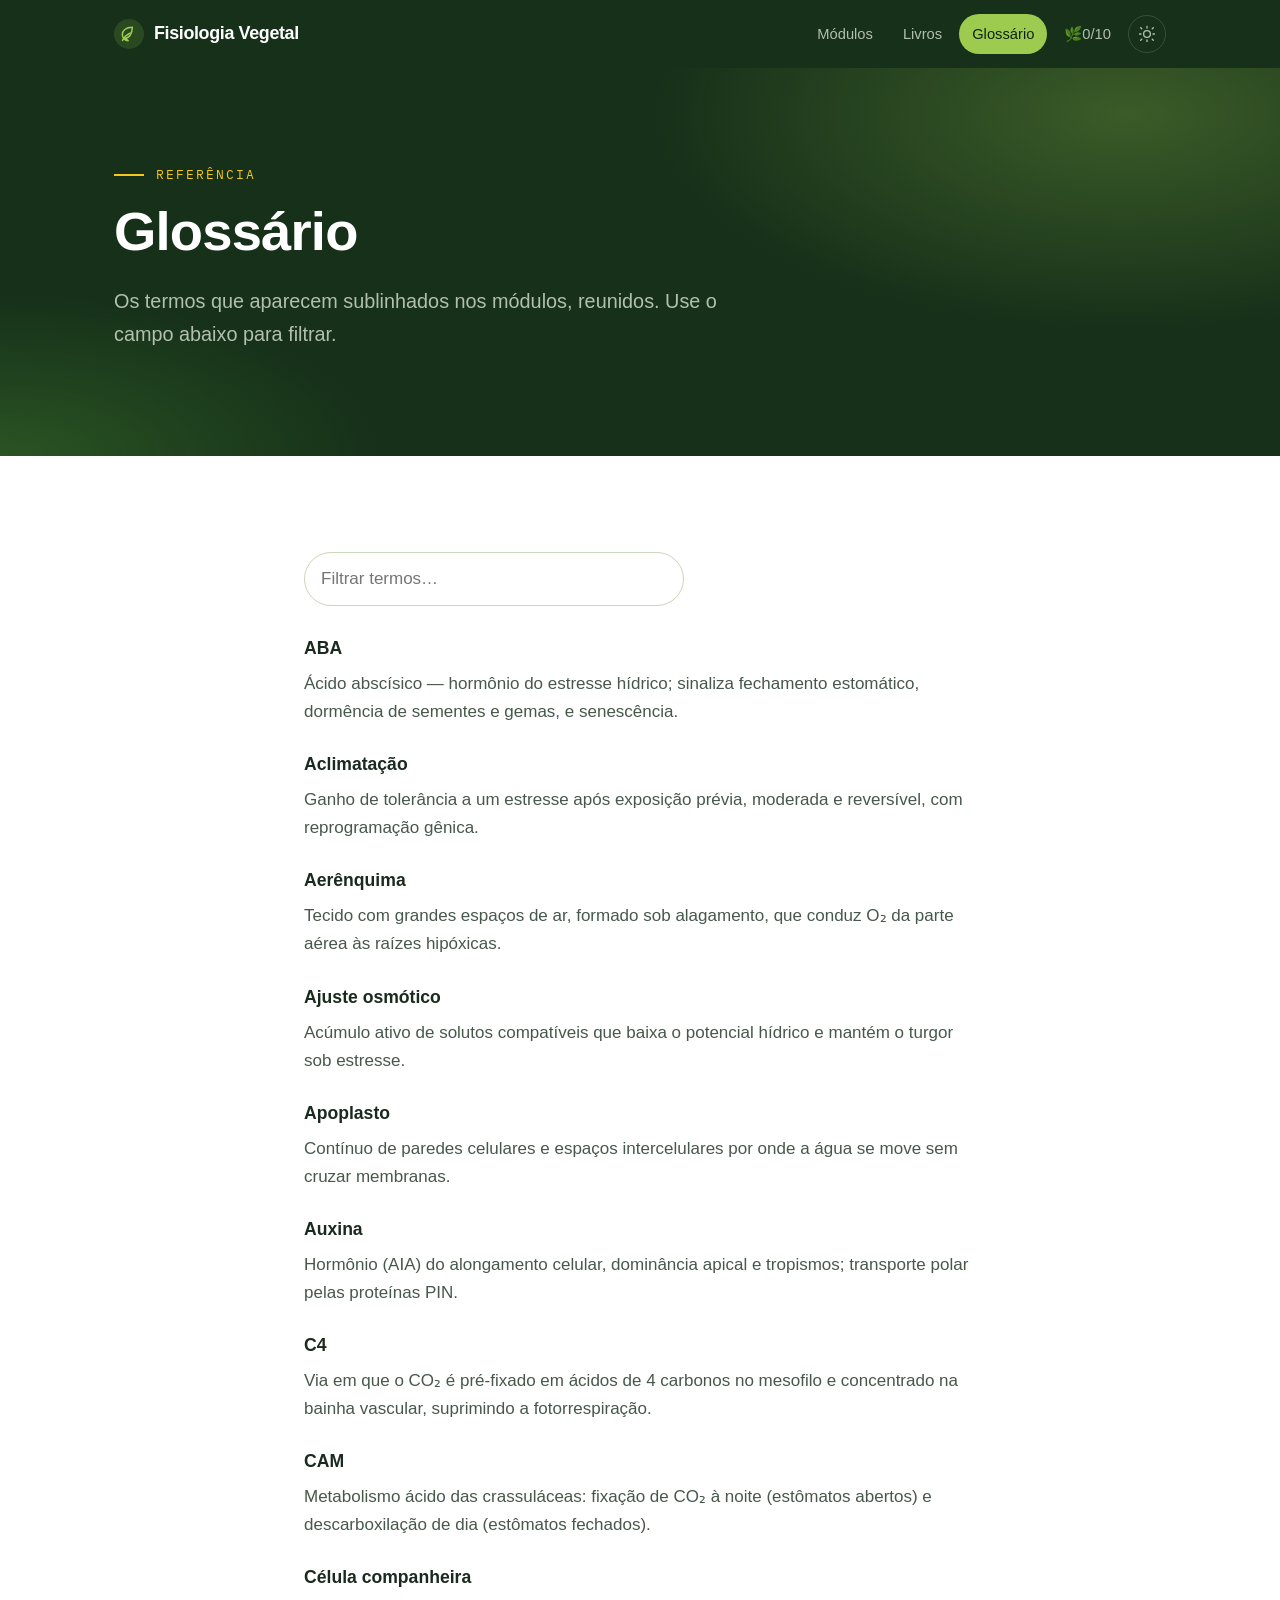
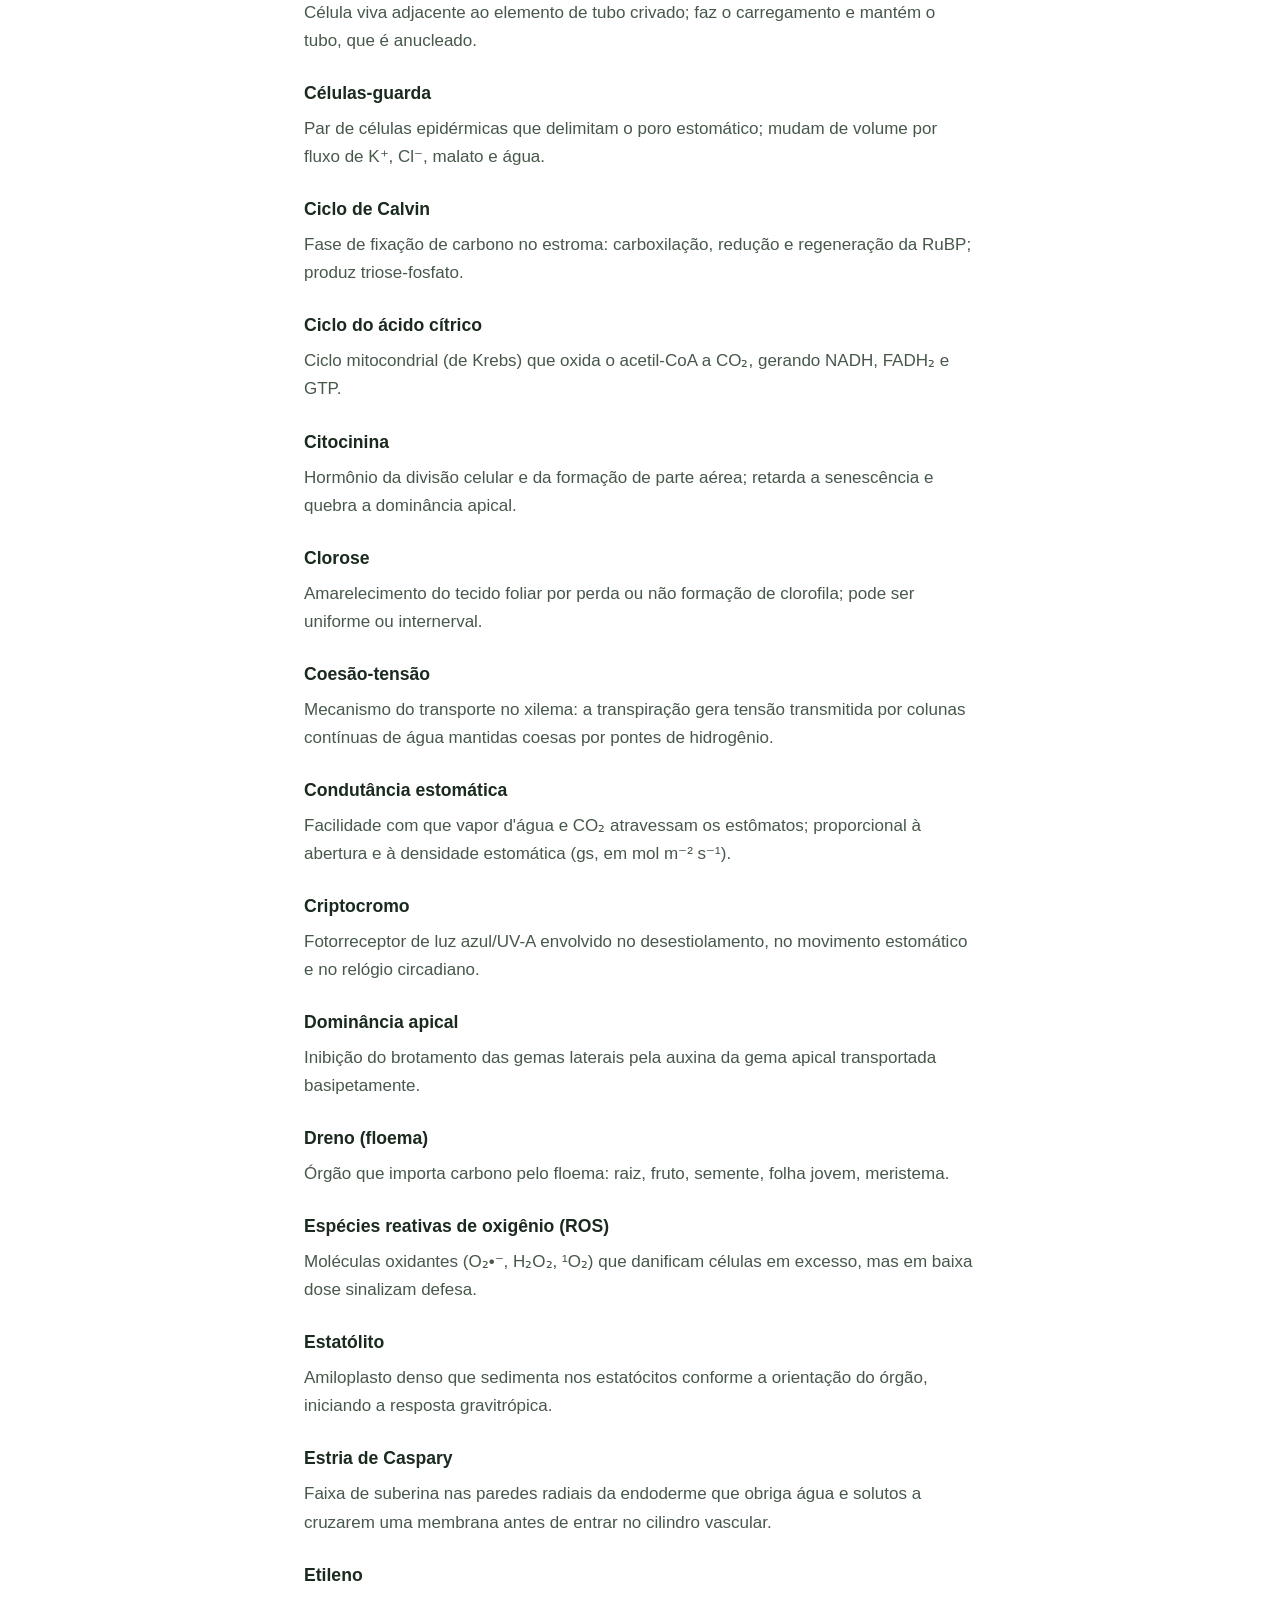
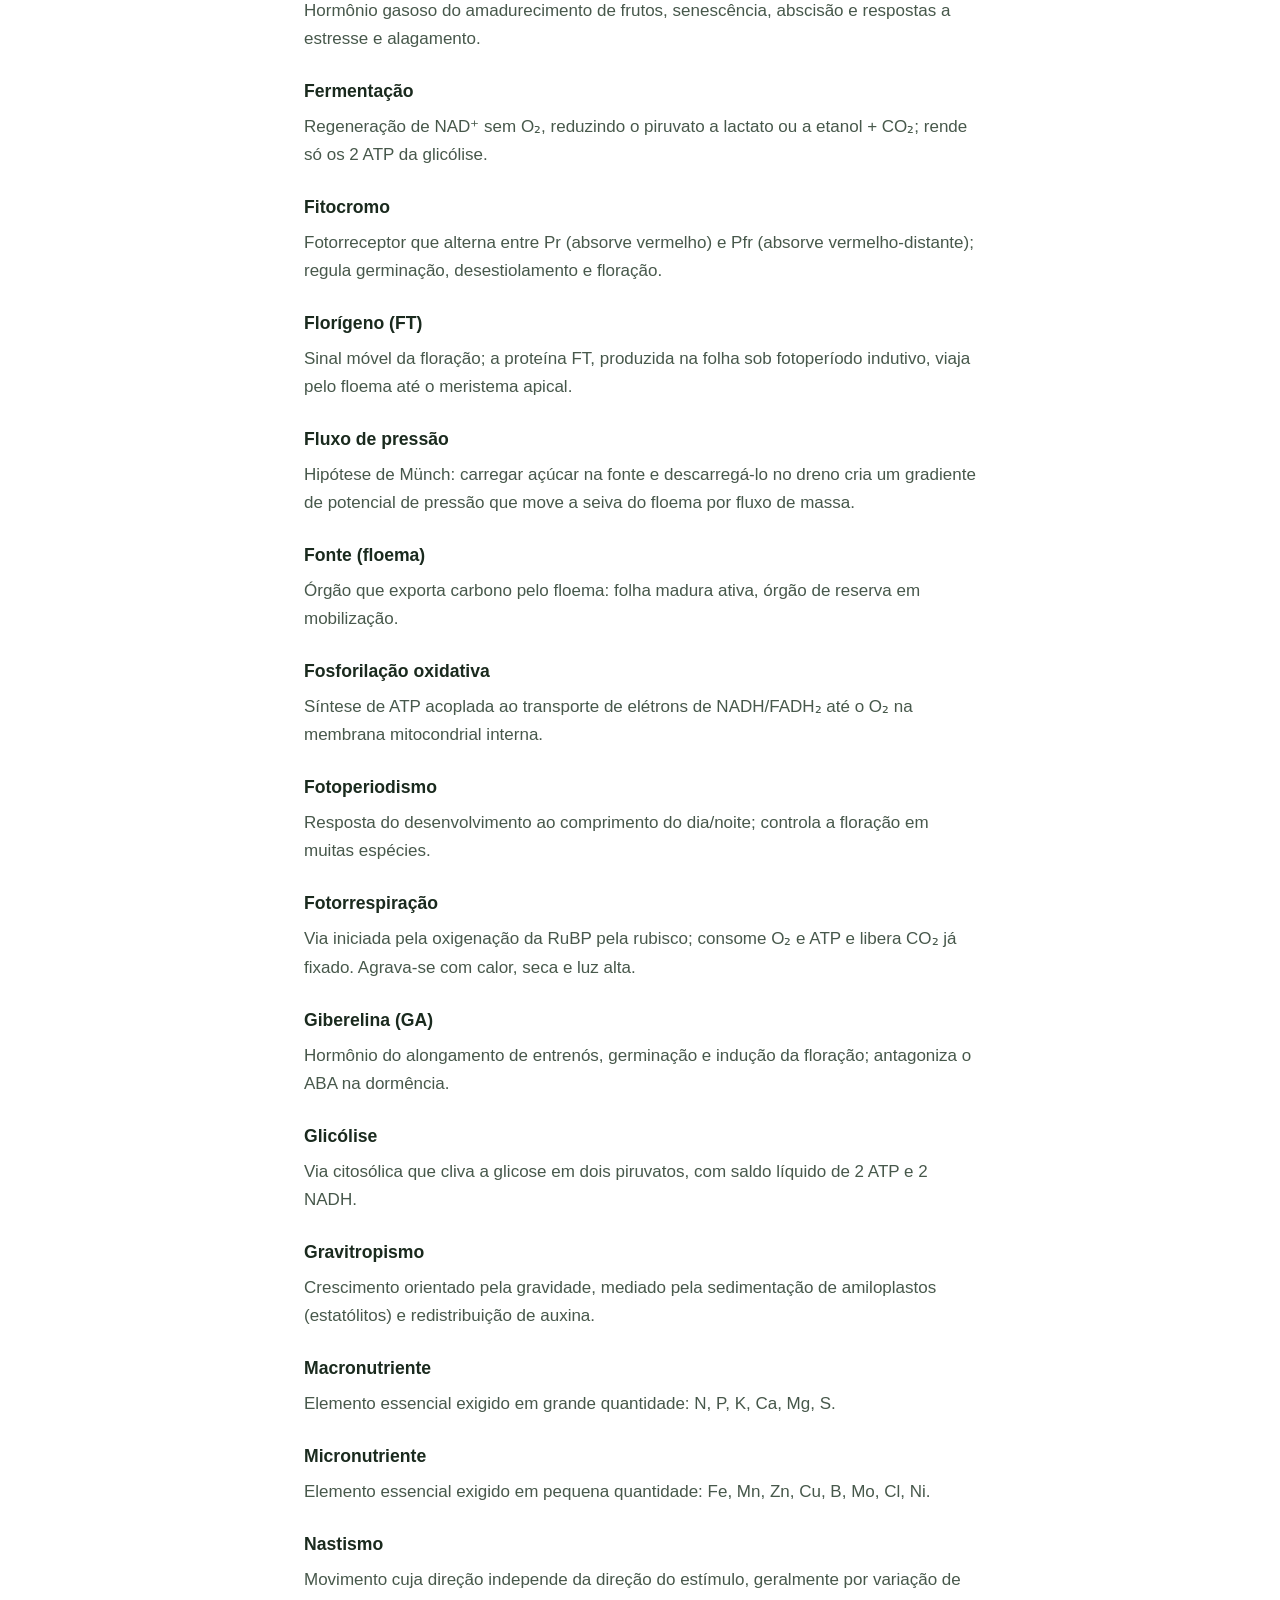
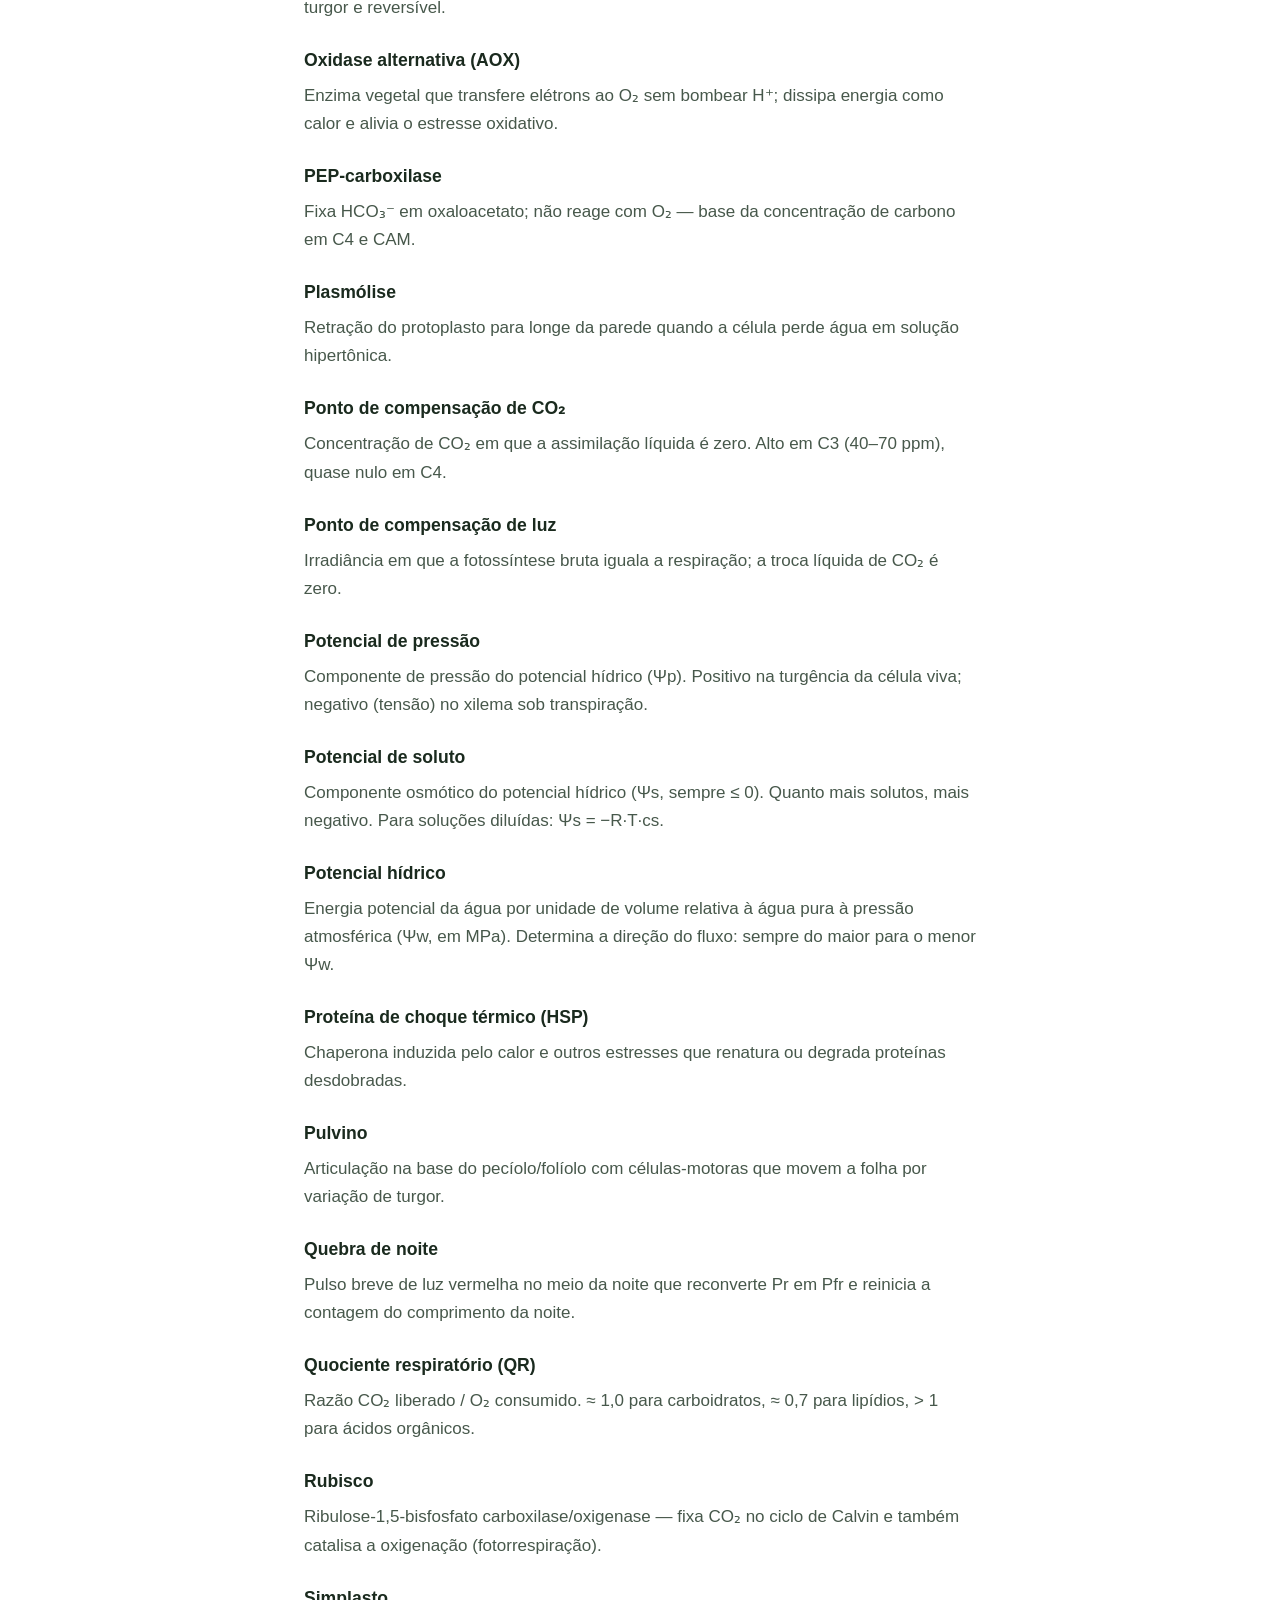
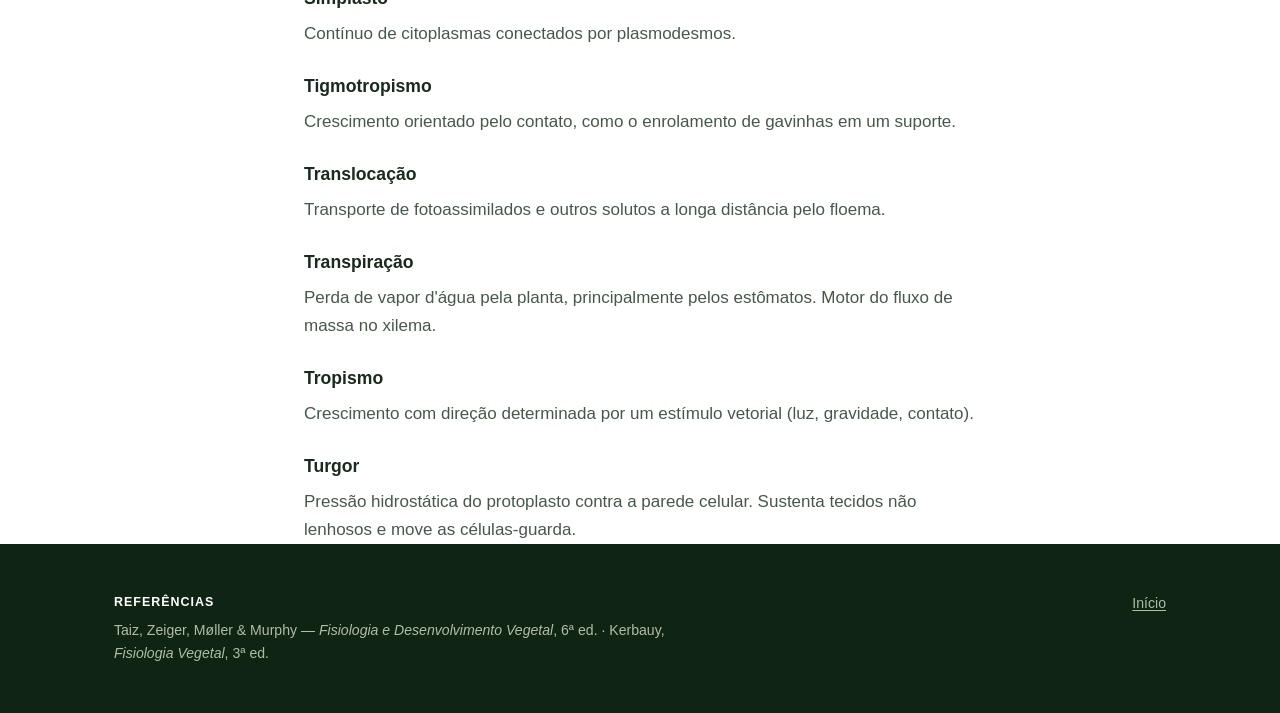
==== commit 9bebab40: "Add files via upload" ====
--- a/glossario.html
+++ b/glossario.html
@@ -59,7 +59,9 @@
   </div>
 </footer>
 
+<script src="js/exercicios-data.js"></script>
 <script src="js/livros-data.js"></script>
+<script src="js/gamify.js"></script>
 <script src="js/main.js"></script>
 <script>
 (function () {
--- a/css/style.css
+++ b/css/style.css
@@ -420,6 +420,59 @@
 .skip-link { position: absolute; left: -999px; top: 8px; background: var(--panel); padding: 8px 14px; border-radius: 8px; border: 1px solid var(--line-firm); z-index: 100; }
 .skip-link:focus { left: 12px; }
 
+/* ---------- Indicações de livros (Amazon) ---------- */
+.book-rack-wrap { background: var(--bg-alt); border-top: 1px solid var(--line); padding: clamp(40px, 6vw, 64px) 0; margin-top: 56px; }
+.module-hero + .book-rack-wrap, main > .wrap.prose + .book-rack-wrap { margin-top: 0; }
+.book-rack-head { display: flex; align-items: baseline; justify-content: space-between; gap: 16px; flex-wrap: wrap; margin-bottom: 22px; }
+.book-rack-head h2 { margin: 0; font-size: 1.4rem; }
+.book-rack-all { font-family: var(--mono); font-size: .82rem; text-decoration: none; color: var(--green); white-space: nowrap; }
+.book-rack-all:hover { color: var(--green-bright); }
+
+.book-rack { display: grid; grid-template-columns: repeat(auto-fill, minmax(260px, 1fr)); gap: 20px; }
+.book-card {
+  display: flex; flex-direction: column;
+  background: var(--panel); border: 1px solid var(--line); border-radius: var(--radius-lg);
+  overflow: hidden; box-shadow: var(--shadow);
+}
+.book-cover {
+  display: grid; place-items: center; position: relative;
+  aspect-ratio: 16 / 10; background: linear-gradient(150deg, var(--lime), var(--green));
+  text-decoration: none; overflow: hidden;
+}
+.book-cover img { width: 100%; height: 100%; object-fit: contain; background: #fff; position: relative; z-index: 1; }
+.book-cover-fallback {
+  position: absolute; inset: 0; display: grid; place-items: center; text-align: center;
+  padding: 18px; font-family: var(--display); font-weight: 600; font-size: 1rem; color: var(--green-deeper);
+}
+.book-meta { padding: 18px 20px 20px; display: flex; flex-direction: column; gap: 6px; flex: 1; }
+.book-meta h3 { margin: 0; font-size: 1.06rem; line-height: 1.25; }
+.book-meta h3 a { color: var(--ink); text-decoration: none; }
+.book-meta h3 a:hover { color: var(--green-bright); }
+.book-by { margin: 0; font-size: .82rem; color: var(--ink-faint); }
+.book-note { margin: 6px 0 0; font-size: .88rem; color: var(--ink-soft); }
+.book-btn { margin-top: auto; align-self: flex-start; padding: 10px 20px; font-size: .9rem; }
+
+.book-disclosure { margin: 20px 0 0; font-size: .78rem; color: var(--ink-faint); }
+.catalogo-h { font-size: 1.15rem; margin: 40px 0 16px; padding-top: 20px; border-top: 1px dashed var(--line-firm); }
+.catalogo-h:first-of-type { border-top: 0; padding-top: 0; margin-top: 8px; }
+
+/* ---------- Ferramenta de cadastro (admin-livros.html) ---------- */
+.admin-form { display: grid; gap: 16px; background: var(--panel); border: 1px solid var(--line); border-radius: var(--radius-lg); padding: 24px; box-shadow: var(--shadow); }
+.admin-form label { display: block; font-size: .85rem; font-weight: 600; margin-bottom: 5px; }
+.admin-form input[type="text"], .admin-form textarea {
+  width: 100%; font: inherit; font-size: .92rem; padding: 10px 12px;
+  border: 1.5px solid var(--line-firm); border-radius: var(--radius); background: var(--bg); color: var(--ink);
+}
+.admin-form textarea { min-height: 64px; resize: vertical; }
+.admin-grid { display: grid; grid-template-columns: 1fr 1fr; gap: 14px; }
+.admin-pages { display: flex; flex-wrap: wrap; gap: 8px 14px; }
+.admin-pages label { display: flex; align-items: center; gap: 6px; font-weight: 500; margin: 0; }
+.admin-actions { display: flex; gap: 10px; flex-wrap: wrap; }
+.admin-list { width: 100%; margin-top: 8px; }
+.admin-list th, .admin-list td { font-size: .86rem; }
+.admin-out { width: 100%; min-height: 240px; font-family: var(--mono); font-size: .8rem; padding: 14px; border-radius: var(--radius); border: 1.5px solid var(--line-firm); background: var(--panel-2); color: var(--ink); white-space: pre; overflow: auto; }
+@media (max-width: 640px) { .admin-grid { grid-template-columns: 1fr; } }
+
 @media (prefers-reduced-motion: reduce) {
   * { animation-duration: .001ms !important; transition-duration: .001ms !important; }
   html { scroll-behavior: auto; }
